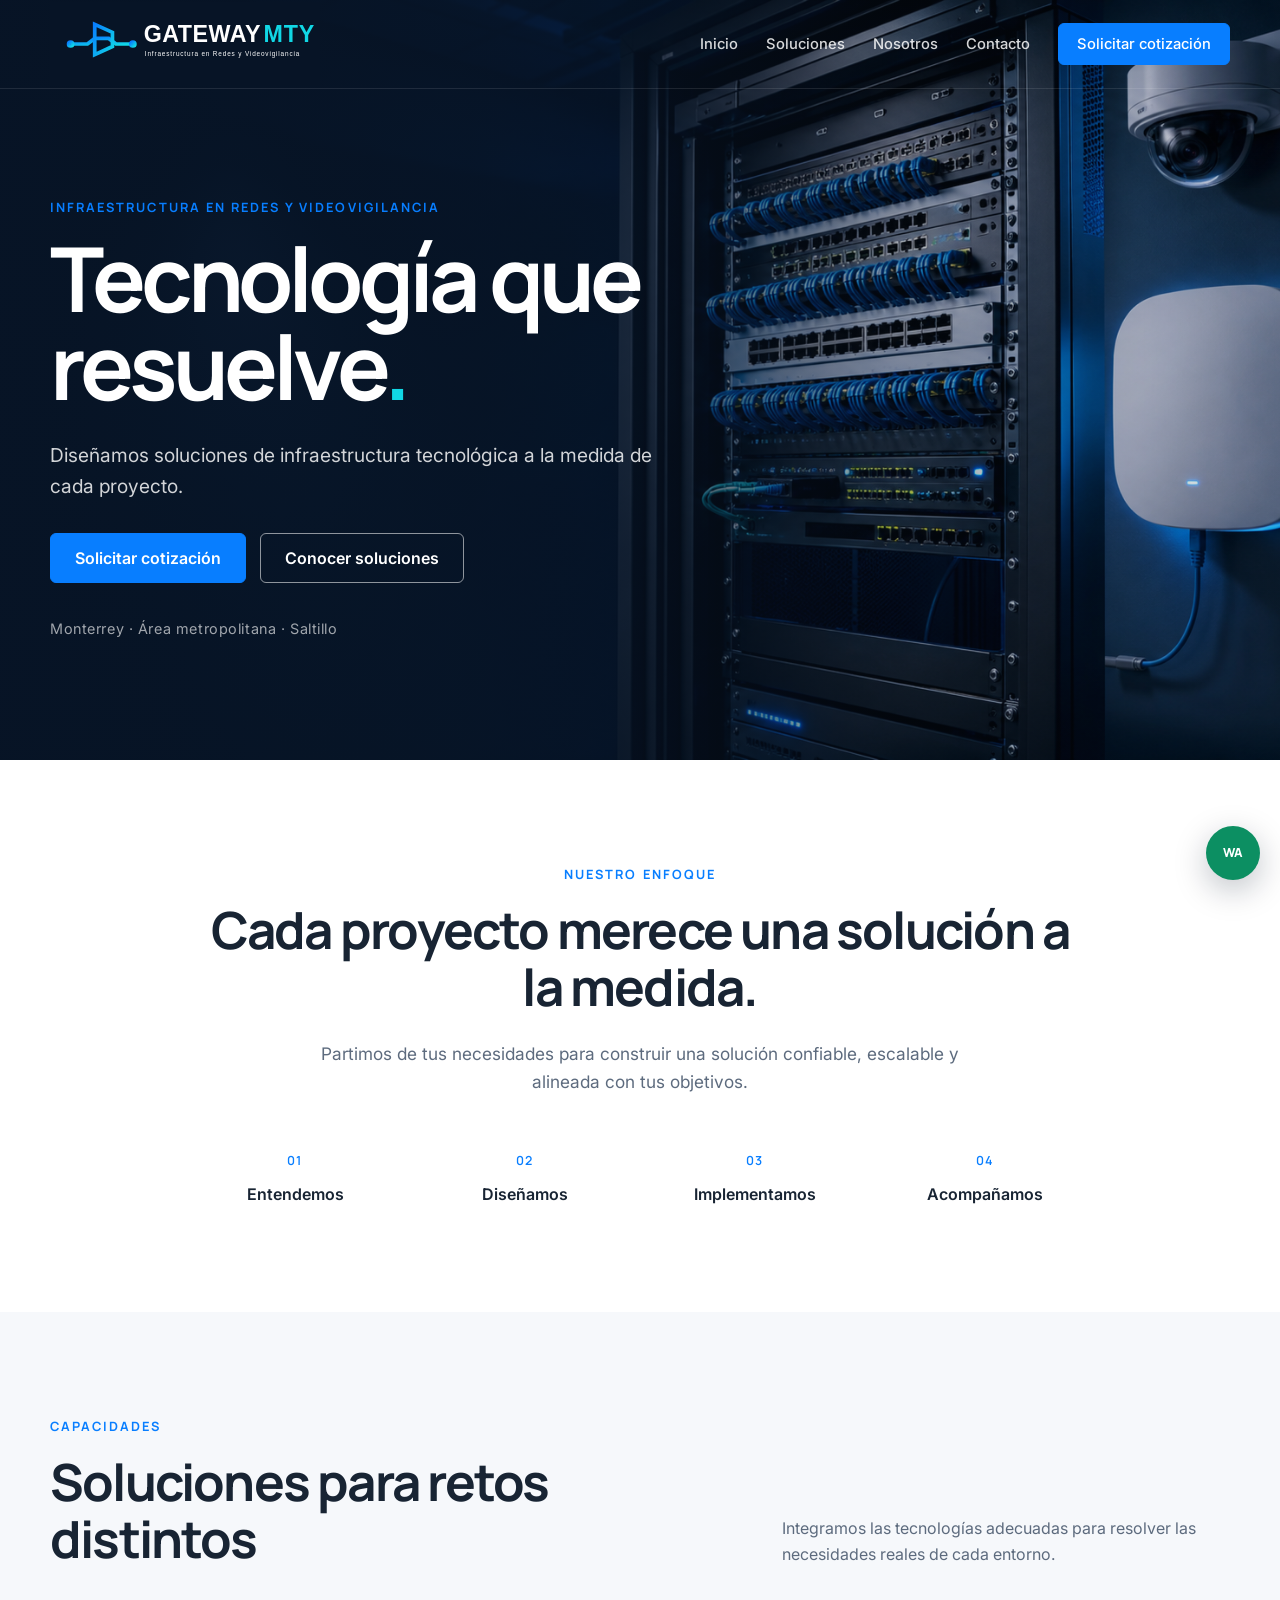
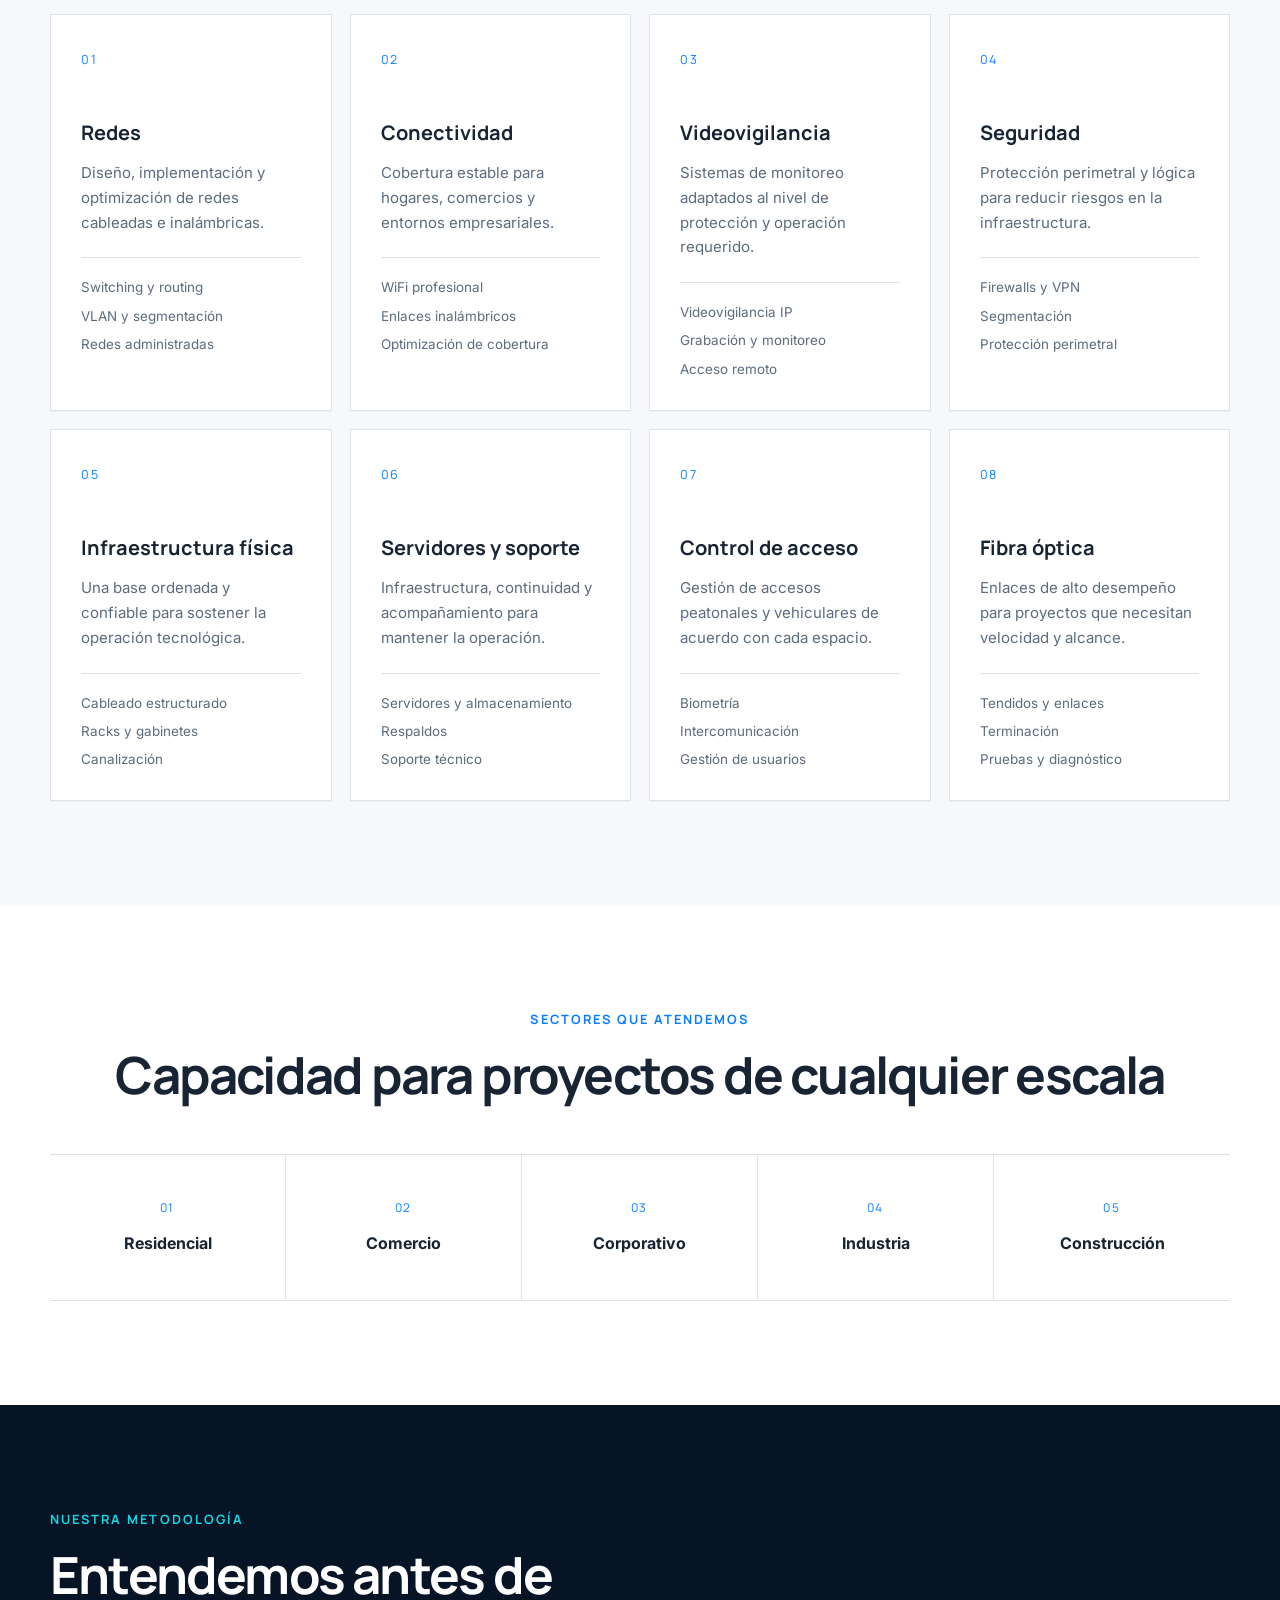
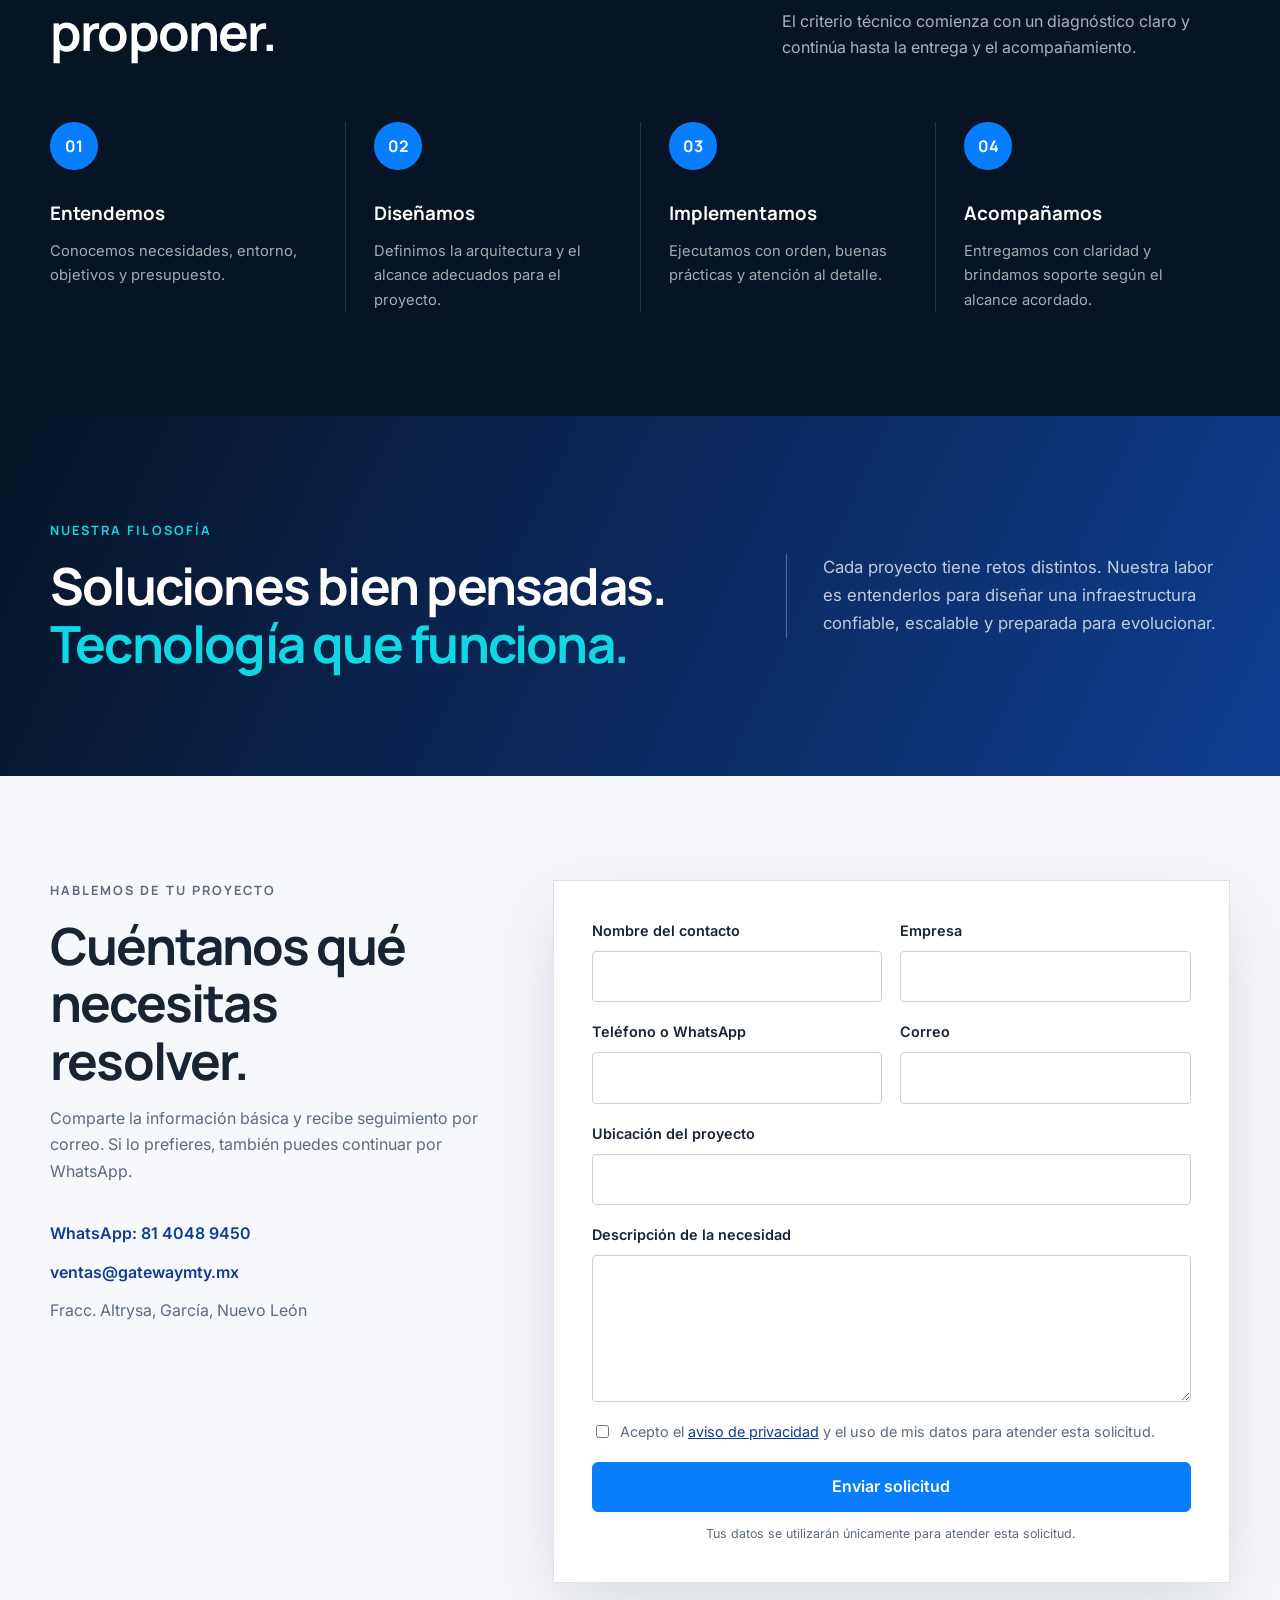
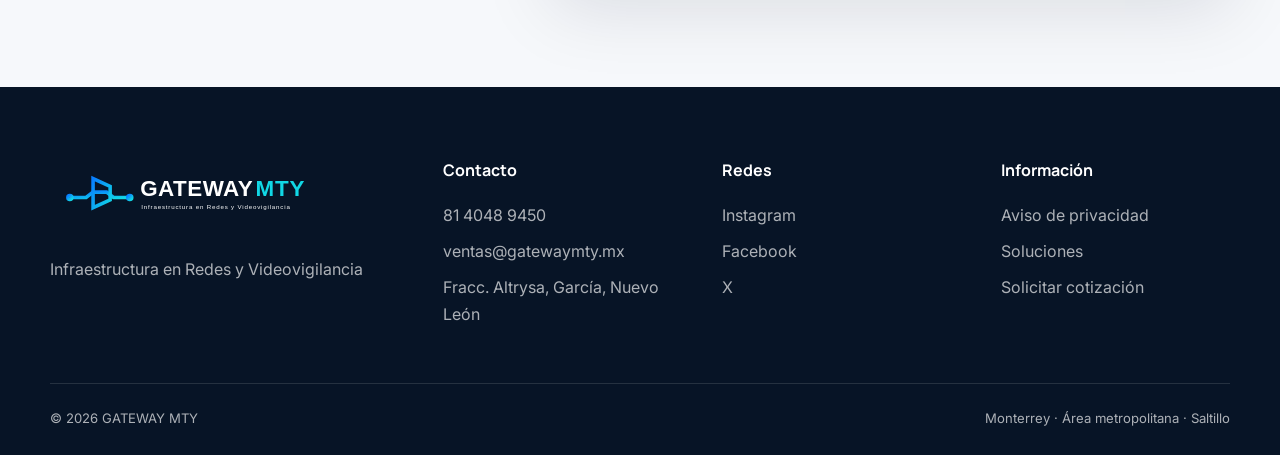
==== index.html @ 96e3e1a8 "feat: add initial GATEWAY MTY website" ====
<!doctype html>
<html lang="es-MX">
<head>
  <meta charset="utf-8">
  <meta name="viewport" content="width=device-width, initial-scale=1">
  <title>GATEWAY MTY | Infraestructura en Redes y Videovigilancia</title>
  <meta name="description" content="Soluciones de redes, conectividad, videovigilancia, seguridad e infraestructura tecnológica a la medida de cada proyecto en Monterrey, su área metropolitana y Saltillo.">
  <meta name="theme-color" content="#071426">
  <meta property="og:type" content="website">
  <meta property="og:locale" content="es_MX">
  <meta property="og:title" content="GATEWAY MTY | Tecnología que resuelve">
  <meta property="og:description" content="Infraestructura tecnológica a la medida de cada proyecto.">
  <meta property="og:url" content="https://gatewaymty.mx/">
  <meta property="og:site_name" content="GATEWAY MTY">
  <meta name="twitter:card" content="summary">
  <meta name="twitter:title" content="GATEWAY MTY | Tecnología que resuelve">
  <meta name="twitter:description" content="Infraestructura tecnológica a la medida de cada proyecto.">
  <meta name="robots" content="index,follow">
  <link rel="canonical" href="https://gatewaymty.mx/">
  <script type="application/ld+json">
  {
    "@context": "https://schema.org",
    "@type": "Organization",
    "name": "GATEWAY MTY",
    "url": "https://gatewaymty.mx/",
    "logo": "https://gatewaymty.mx/assets/gateway-mty-symbol.svg",
    "description": "Infraestructura en redes y videovigilancia con soluciones tecnológicas a la medida de cada proyecto.",
    "telephone": "+528140489450",
    "email": "ventas@gatewaymty.mx",
    "address": {
      "@type": "PostalAddress",
      "addressLocality": "García",
      "addressRegion": "Nuevo León",
      "addressCountry": "MX"
    },
    "areaServed": ["Monterrey", "Área Metropolitana de Monterrey", "Saltillo"],
    "sameAs": [
      "https://www.instagram.com/gatewaymty.mx/",
      "https://www.facebook.com/profile.php?id=61592035127258&locale=es_LA",
      "https://x.com/GatewayMty"
    ]
  }
  </script>
  <link rel="icon" href="assets/gateway-mty-symbol.svg" type="image/svg+xml">
  <link rel="preconnect" href="https://fonts.googleapis.com">
  <link rel="preconnect" href="https://fonts.gstatic.com" crossorigin>
  <link href="https://fonts.googleapis.com/css2?family=Inter:wght@400;500;600&family=Manrope:wght@500;600;700;800&display=swap" rel="stylesheet">
  <link rel="stylesheet" href="styles.css">
</head>
<body>
  <a class="skip-link" href="#contenido">Saltar al contenido</a>

  <header class="site-header" id="inicio">
    <div class="container nav-wrap">
      <a class="brand" href="#inicio" aria-label="GATEWAY MTY, inicio">
        <img src="assets/gateway-mty-dark.svg" alt="GATEWAY MTY">
      </a>
      <button class="menu-toggle" type="button" aria-expanded="false" aria-controls="main-nav">
        <span></span><span></span><span></span>
        <span class="sr-only">Abrir menú</span>
      </button>
      <nav class="main-nav" id="main-nav" aria-label="Navegación principal">
        <a href="#inicio">Inicio</a>
        <a href="#soluciones">Soluciones</a>
        <a href="#nosotros">Nosotros</a>
        <a href="#contacto">Contacto</a>
        <a class="button button-small" href="#cotizacion">Solicitar cotización</a>
      </nav>
    </div>
  </header>

  <main id="contenido">
    <section class="hero">
      <img class="hero-image" src="assets/hero-infraestructura.png" alt="" aria-hidden="true">
      <div class="hero-overlay"></div>
      <div class="container hero-content">
        <p class="eyebrow">Infraestructura en Redes y Videovigilancia</p>
        <h1>Tecnología que resuelve<span>.</span></h1>
        <p class="hero-lead">Diseñamos soluciones de infraestructura tecnológica a la medida de cada proyecto.</p>
        <div class="hero-actions">
          <a class="button" href="#cotizacion">Solicitar cotización</a>
          <a class="button button-outline" href="#soluciones">Conocer soluciones</a>
        </div>
        <p class="coverage">Monterrey · Área metropolitana · Saltillo</p>
      </div>
    </section>

    <section class="section value-section" aria-labelledby="valor-title">
      <div class="container narrow center">
        <p class="section-kicker">Nuestro enfoque</p>
        <h2 id="valor-title">Cada proyecto merece una solución a la medida.</h2>
        <p class="section-intro">Partimos de tus necesidades para construir una solución confiable, escalable y alineada con tus objetivos.</p>
        <ol class="compact-process" aria-label="Proceso de trabajo resumido">
          <li><span>01</span>Entendemos</li>
          <li><span>02</span>Diseñamos</li>
          <li><span>03</span>Implementamos</li>
          <li><span>04</span>Acompañamos</li>
        </ol>
      </div>
    </section>

    <section class="section solutions-section" id="soluciones" aria-labelledby="soluciones-title">
      <div class="container">
        <div class="section-heading">
          <div>
            <p class="section-kicker">Capacidades</p>
            <h2 id="soluciones-title">Soluciones para retos distintos</h2>
          </div>
          <p>Integramos las tecnologías adecuadas para resolver las necesidades reales de cada entorno.</p>
        </div>
        <div class="solutions-grid">
          <article class="solution-card">
            <span class="card-number">01</span>
            <h3>Redes</h3>
            <p>Diseño, implementación y optimización de redes cableadas e inalámbricas.</p>
            <ul><li>Switching y routing</li><li>VLAN y segmentación</li><li>Redes administradas</li></ul>
          </article>
          <article class="solution-card">
            <span class="card-number">02</span>
            <h3>Conectividad</h3>
            <p>Cobertura estable para hogares, comercios y entornos empresariales.</p>
            <ul><li>WiFi profesional</li><li>Enlaces inalámbricos</li><li>Optimización de cobertura</li></ul>
          </article>
          <article class="solution-card">
            <span class="card-number">03</span>
            <h3>Videovigilancia</h3>
            <p>Sistemas de monitoreo adaptados al nivel de protección y operación requerido.</p>
            <ul><li>Videovigilancia IP</li><li>Grabación y monitoreo</li><li>Acceso remoto</li></ul>
          </article>
          <article class="solution-card">
            <span class="card-number">04</span>
            <h3>Seguridad</h3>
            <p>Protección perimetral y lógica para reducir riesgos en la infraestructura.</p>
            <ul><li>Firewalls y VPN</li><li>Segmentación</li><li>Protección perimetral</li></ul>
          </article>
          <article class="solution-card">
            <span class="card-number">05</span>
            <h3>Infraestructura física</h3>
            <p>Una base ordenada y confiable para sostener la operación tecnológica.</p>
            <ul><li>Cableado estructurado</li><li>Racks y gabinetes</li><li>Canalización</li></ul>
          </article>
          <article class="solution-card">
            <span class="card-number">06</span>
            <h3>Servidores y soporte</h3>
            <p>Infraestructura, continuidad y acompañamiento para mantener la operación.</p>
            <ul><li>Servidores y almacenamiento</li><li>Respaldos</li><li>Soporte técnico</li></ul>
          </article>
          <article class="solution-card">
            <span class="card-number">07</span>
            <h3>Control de acceso</h3>
            <p>Gestión de accesos peatonales y vehiculares de acuerdo con cada espacio.</p>
            <ul><li>Biometría</li><li>Intercomunicación</li><li>Gestión de usuarios</li></ul>
          </article>
          <article class="solution-card">
            <span class="card-number">08</span>
            <h3>Fibra óptica</h3>
            <p>Enlaces de alto desempeño para proyectos que necesitan velocidad y alcance.</p>
            <ul><li>Tendidos y enlaces</li><li>Terminación</li><li>Pruebas y diagnóstico</li></ul>
          </article>
        </div>
      </div>
    </section>

    <section class="section sectors-section" aria-labelledby="sectores-title">
      <div class="container">
        <p class="section-kicker center">Sectores que atendemos</p>
        <h2 class="center" id="sectores-title">Capacidad para proyectos de cualquier escala</h2>
        <div class="sectors-grid">
          <div><span>01</span><strong>Residencial</strong></div>
          <div><span>02</span><strong>Comercio</strong></div>
          <div><span>03</span><strong>Corporativo</strong></div>
          <div><span>04</span><strong>Industria</strong></div>
          <div><span>05</span><strong>Construcción</strong></div>
        </div>
      </div>
    </section>

    <section class="section methodology-section" aria-labelledby="metodologia-title">
      <div class="container">
        <div class="methodology-heading">
          <div>
            <p class="section-kicker light">Nuestra metodología</p>
            <h2 id="metodologia-title">Entendemos antes de proponer.</h2>
          </div>
          <p>El criterio técnico comienza con un diagnóstico claro y continúa hasta la entrega y el acompañamiento.</p>
        </div>
        <ol class="methodology">
          <li><span>01</span><div><h3>Entendemos</h3><p>Conocemos necesidades, entorno, objetivos y presupuesto.</p></div></li>
          <li><span>02</span><div><h3>Diseñamos</h3><p>Definimos la arquitectura y el alcance adecuados para el proyecto.</p></div></li>
          <li><span>03</span><div><h3>Implementamos</h3><p>Ejecutamos con orden, buenas prácticas y atención al detalle.</p></div></li>
          <li><span>04</span><div><h3>Acompañamos</h3><p>Entregamos con claridad y brindamos soporte según el alcance acordado.</p></div></li>
        </ol>
      </div>
    </section>

    <section class="section philosophy-section" id="nosotros">
      <div class="container philosophy-grid">
        <div>
          <p class="section-kicker light">Nuestra filosofía</p>
          <h2>Soluciones bien pensadas.<br><span>Tecnología que funciona.</span></h2>
        </div>
        <p>Cada proyecto tiene retos distintos. Nuestra labor es entenderlos para diseñar una infraestructura confiable, escalable y preparada para evolucionar.</p>
      </div>
    </section>

    <section class="section quote-section" id="cotizacion" aria-labelledby="cotizacion-title">
      <div class="container quote-layout">
        <div class="quote-copy">
          <p class="section-kicker">Hablemos de tu proyecto</p>
          <h2 id="cotizacion-title">Cuéntanos qué necesitas resolver.</h2>
          <p>Comparte la información básica y recibe seguimiento por correo. Si lo prefieres, también puedes continuar por WhatsApp.</p>
          <div class="contact-list">
            <a href="https://wa.me/528140489450" target="_blank" rel="noopener">WhatsApp: 81 4048 9450</a>
            <a href="mailto:ventas@gatewaymty.mx">ventas@gatewaymty.mx</a>
            <span>Fracc. Altrysa, García, Nuevo León</span>
          </div>
        </div>
        <form class="quote-form" id="quote-form" data-formspree-endpoint="https://formspree.io/f/mvzevgqp">
          <div class="field-row">
            <label>Nombre del contacto
              <input type="text" name="nombre" autocomplete="name" required>
            </label>
            <label>Empresa
              <input type="text" name="empresa" autocomplete="organization">
            </label>
          </div>
          <div class="field-row">
            <label>Teléfono o WhatsApp
              <input type="tel" name="telefono" autocomplete="tel" required>
            </label>
            <label>Correo
              <input type="email" name="correo" autocomplete="email" required>
            </label>
          </div>
          <label>Ubicación del proyecto
            <input type="text" name="ubicacion" autocomplete="street-address" required>
          </label>
          <label>Descripción de la necesidad
            <textarea name="descripcion" rows="5" required></textarea>
          </label>
          <label class="privacy-check">
            <input type="checkbox" name="privacidad" required>
            <span>Acepto el <a href="privacidad.html">aviso de privacidad</a> y el uso de mis datos para atender esta solicitud.</span>
          </label>
          <button class="button button-full" type="submit">Enviar solicitud</button>
          <p class="form-note" id="form-note">Tus datos se utilizarán únicamente para atender esta solicitud.</p>
          <div class="form-result" id="form-result" hidden aria-live="polite">
            <strong id="form-result-title">Tu solicitud está lista.</strong>
            <p id="form-result-copy">Elige cómo deseas enviarla:</p>
            <div class="result-actions">
              <a class="button" id="email-result" href="#">Enviar por correo</a>
              <a class="button button-whatsapp" id="whatsapp-result" href="#" target="_blank" rel="noopener">Enviar por WhatsApp</a>
            </div>
          </div>
        </form>
      </div>
    </section>
  </main>

  <footer class="site-footer" id="contacto">
    <div class="container footer-grid">
      <div>
        <img src="assets/gateway-mty-dark.svg" alt="GATEWAY MTY">
        <p>Infraestructura en Redes y Videovigilancia</p>
      </div>
      <div>
        <strong>Contacto</strong>
        <a href="tel:+528140489450">81 4048 9450</a>
        <a href="mailto:ventas@gatewaymty.mx">ventas@gatewaymty.mx</a>
        <span>Fracc. Altrysa, García, Nuevo León</span>
      </div>
      <div>
        <strong>Redes</strong>
        <a href="https://www.instagram.com/gatewaymty.mx/" target="_blank" rel="noopener">Instagram</a>
        <a href="https://www.facebook.com/profile.php?id=61592035127258&amp;locale=es_LA" target="_blank" rel="noopener">Facebook</a>
        <a href="https://x.com/GatewayMty" target="_blank" rel="noopener">X</a>
      </div>
      <div>
        <strong>Información</strong>
        <a href="privacidad.html">Aviso de privacidad</a>
        <a href="#soluciones">Soluciones</a>
        <a href="#cotizacion">Solicitar cotización</a>
      </div>
    </div>
    <div class="container footer-bottom">
      <span>© <span id="year"></span> GATEWAY MTY</span>
      <span>Monterrey · Área metropolitana · Saltillo</span>
    </div>
  </footer>

  <a class="floating-whatsapp" href="https://wa.me/528140489450?text=Hola%20GATEWAY%20MTY%2C%20quiero%20informaci%C3%B3n%20sobre%20un%20proyecto." target="_blank" rel="noopener" aria-label="Contactar a GATEWAY MTY por WhatsApp">WA</a>

  <script src="script.js"></script>
</body>
</html>
---- styles.css ----
:root {
  --navy: #071426;
  --navy-2: #0a1c35;
  --blue: #0f3d91;
  --electric: #087eff;
  --cyan: #11d7e5;
  --white: #fff;
  --paper: #f6f8fb;
  --graphite: #182433;
  --muted: #5d6b7e;
  --line: #dce3eb;
  --shadow: 0 24px 70px rgba(7, 20, 38, .12);
  --display: "Manrope", "Inter", Arial, sans-serif;
  --body: "Inter", Arial, sans-serif;
}

* { box-sizing: border-box; }
html { scroll-behavior: smooth; }
body {
  margin: 0;
  font-family: var(--body);
  color: var(--graphite);
  background: var(--white);
  line-height: 1.65;
  text-rendering: optimizeLegibility;
}
img { max-width: 100%; display: block; }
a { color: inherit; }
button, input, textarea { font: inherit; }
.container { width: min(1180px, calc(100% - 40px)); margin-inline: auto; }
.narrow { max-width: 900px; }
.center { text-align: center; }
.sr-only {
  position: absolute;
  width: 1px;
  height: 1px;
  padding: 0;
  margin: -1px;
  overflow: hidden;
  clip: rect(0, 0, 0, 0);
  white-space: nowrap;
  border: 0;
}
.skip-link {
  position: fixed;
  z-index: 1000;
  top: 12px;
  left: 12px;
  padding: 10px 16px;
  background: var(--white);
  color: var(--navy);
  transform: translateY(-140%);
}
.skip-link:focus { transform: none; }

.site-header {
  position: absolute;
  z-index: 30;
  top: 0;
  left: 0;
  right: 0;
  border-bottom: 1px solid rgba(255, 255, 255, .1);
}
.nav-wrap { min-height: 88px; display: flex; align-items: center; justify-content: space-between; gap: 30px; }
.brand { width: 270px; }
.main-nav { display: flex; align-items: center; gap: 28px; }
.main-nav a {
  color: rgba(255, 255, 255, .84);
  text-decoration: none;
  font-size: .92rem;
  font-weight: 500;
}
.main-nav a:hover, .main-nav a:focus-visible { color: var(--cyan); }
.menu-toggle { display: none; }

.button {
  display: inline-flex;
  min-height: 50px;
  align-items: center;
  justify-content: center;
  padding: 0 24px;
  border: 1px solid var(--electric);
  border-radius: 6px;
  background: var(--electric);
  color: var(--white) !important;
  font-weight: 600;
  text-decoration: none;
  cursor: pointer;
  transition: transform .2s ease, background .2s ease, border-color .2s ease;
}
.button:hover { transform: translateY(-2px); background: #006de5; border-color: #006de5; }
.button-small { min-height: 42px; padding-inline: 18px; }
.button-outline { background: transparent; border-color: rgba(255, 255, 255, .55); }
.button-outline:hover { background: rgba(255, 255, 255, .08); border-color: var(--cyan); }
.button-full { width: 100%; }
.button:disabled { cursor: wait; opacity: .72; transform: none; }
.button-whatsapp { background: #0c8f62; border-color: #0c8f62; }

.hero {
  position: relative;
  min-height: 760px;
  display: grid;
  align-items: center;
  overflow: hidden;
  background: var(--navy);
}
.hero-image { position: absolute; inset: 0; width: 100%; height: 100%; object-fit: cover; object-position: center; }
.hero-overlay {
  position: absolute;
  inset: 0;
  background: linear-gradient(90deg, rgba(7,20,38,.98) 0%, rgba(7,20,38,.91) 37%, rgba(7,20,38,.32) 70%, rgba(7,20,38,.1) 100%);
}
.hero-content { position: relative; z-index: 2; color: var(--white); padding-top: 92px; }
.eyebrow, .section-kicker {
  margin: 0 0 16px;
  color: var(--electric);
  font-family: var(--display);
  font-size: .8rem;
  font-weight: 700;
  letter-spacing: .16em;
  text-transform: uppercase;
}
.hero h1 {
  max-width: 690px;
  margin: 0;
  font-family: var(--display);
  font-size: clamp(3.5rem, 7vw, 6.6rem);
  line-height: .98;
  letter-spacing: -.055em;
}
.hero h1 span { color: var(--cyan); }
.hero-lead { max-width: 620px; margin: 30px 0; font-size: 1.2rem; color: rgba(255,255,255,.82); }
.hero-actions { display: flex; flex-wrap: wrap; gap: 14px; }
.coverage { margin-top: 34px; color: rgba(255,255,255,.62); font-size: .9rem; letter-spacing: .04em; }

.section { padding: 104px 0; }
.section h2 {
  margin: 0;
  font-family: var(--display);
  font-size: clamp(2rem, 4vw, 3.4rem);
  line-height: 1.12;
  letter-spacing: -.035em;
}
.section-intro { max-width: 700px; margin: 24px auto 0; color: var(--muted); font-size: 1.08rem; }
.value-section { background: var(--white); }
.compact-process {
  display: grid;
  grid-template-columns: repeat(4, 1fr);
  gap: 20px;
  margin: 54px 0 0;
  padding: 0;
  list-style: none;
}
.compact-process li { display: grid; gap: 10px; font-weight: 600; }
.compact-process span { color: var(--electric); font-family: var(--display); font-size: .78rem; letter-spacing: .12em; }

.solutions-section { background: var(--paper); }
.section-heading { display: grid; grid-template-columns: 1.2fr .8fr; gap: 60px; align-items: end; margin-bottom: 46px; }
.section-heading > p { margin: 0; color: var(--muted); }
.solutions-grid { display: grid; grid-template-columns: repeat(4, 1fr); gap: 18px; }
.solution-card {
  position: relative;
  min-height: 355px;
  padding: 30px;
  background: var(--white);
  border: 1px solid var(--line);
  box-shadow: 0 1px 0 rgba(7,20,38,.03);
  transition: transform .25s ease, border-color .25s ease, box-shadow .25s ease;
}
.solution-card:hover { transform: translateY(-5px); border-color: rgba(8,126,255,.42); box-shadow: var(--shadow); }
.card-number { color: var(--electric); font-family: var(--display); font-size: .78rem; letter-spacing: .15em; }
.solution-card h3 { margin: 45px 0 12px; font-family: var(--display); font-size: 1.25rem; }
.solution-card p { margin: 0; color: var(--muted); font-size: .94rem; }
.solution-card ul { margin: 22px 0 0; padding: 18px 0 0; border-top: 1px solid var(--line); list-style: none; font-size: .84rem; color: var(--muted); }
.solution-card li + li { margin-top: 6px; }

.sectors-section { background: var(--white); }
.sectors-grid { display: grid; grid-template-columns: repeat(5, 1fr); margin-top: 50px; border-block: 1px solid var(--line); }
.sectors-grid div { min-height: 145px; display: grid; place-content: center; gap: 12px; text-align: center; border-right: 1px solid var(--line); }
.sectors-grid div:last-child { border-right: 0; }
.sectors-grid span { color: var(--electric); font-family: var(--display); font-size: .75rem; letter-spacing: .15em; }

.methodology-section { color: var(--white); background: var(--navy); }
.section-kicker.light { color: var(--cyan); }
.methodology-heading { display: grid; grid-template-columns: 1.2fr .8fr; gap: 60px; align-items: end; }
.methodology-heading > p { margin: 0; color: rgba(255,255,255,.67); }
.methodology { margin: 62px 0 0; padding: 0; list-style: none; display: grid; grid-template-columns: repeat(4, 1fr); }
.methodology li { position: relative; padding: 0 28px; border-left: 1px solid rgba(255,255,255,.15); }
.methodology li:first-child { padding-left: 0; border-left: 0; }
.methodology li > span { display: inline-grid; place-items: center; width: 48px; height: 48px; border-radius: 50%; background: var(--electric); font-family: var(--display); font-weight: 700; }
.methodology h3 { margin: 28px 0 10px; font-family: var(--display); }
.methodology p { margin: 0; color: rgba(255,255,255,.64); font-size: .92rem; }

.projects-section { background: var(--white); }
.projects-placeholder {
  min-height: 310px;
  display: grid;
  grid-template-columns: .85fr 1.15fr;
  align-items: center;
  gap: 70px;
  padding: 55px;
  border: 1px solid var(--line);
  background: linear-gradient(135deg, var(--paper), var(--white));
}
.project-line { height: 180px; border: 1px solid var(--line); background: repeating-linear-gradient(135deg, transparent, transparent 12px, rgba(8,126,255,.05) 12px, rgba(8,126,255,.05) 24px); }
.projects-placeholder strong { font-family: var(--display); font-size: 1.6rem; }
.projects-placeholder p { color: var(--muted); }

.philosophy-section { background: linear-gradient(115deg, var(--navy), var(--blue)); color: var(--white); }
.philosophy-grid { display: grid; grid-template-columns: 1.2fr .8fr; gap: 70px; align-items: center; }
.philosophy-grid h2 span { color: var(--cyan); }
.philosophy-grid > p { margin: 0; padding-left: 36px; border-left: 1px solid rgba(255,255,255,.3); color: rgba(255,255,255,.75); font-size: 1.05rem; }

.quote-section { background: var(--paper); }
.quote-layout { display: grid; grid-template-columns: .78fr 1.22fr; gap: 70px; align-items: start; }
.quote-copy { position: sticky; top: 30px; }
.quote-copy > p { color: var(--muted); }
.contact-list { display: grid; gap: 12px; margin-top: 36px; }
.contact-list a { color: var(--blue); font-weight: 600; text-decoration: none; }
.contact-list span { color: var(--muted); }
.quote-form { padding: 38px; background: var(--white); border: 1px solid var(--line); box-shadow: var(--shadow); }
.field-row { display: grid; grid-template-columns: 1fr 1fr; gap: 18px; }
.quote-form label { display: grid; gap: 8px; margin-bottom: 18px; color: var(--graphite); font-size: .9rem; font-weight: 600; }
.quote-form input, .quote-form textarea {
  width: 100%;
  border: 1px solid #c8d1dc;
  border-radius: 4px;
  padding: 13px 14px;
  color: var(--graphite);
  background: var(--white);
  outline: none;
}
.quote-form input:focus, .quote-form textarea:focus { border-color: var(--electric); box-shadow: 0 0 0 3px rgba(8,126,255,.12); }
.privacy-check { grid-template-columns: auto 1fr; align-items: start; font-weight: 400 !important; color: var(--muted) !important; }
.privacy-check input { width: auto; margin-top: 5px; }
.privacy-check a { color: var(--blue); }
.form-note { margin: 12px 0 0; color: var(--muted); font-size: .78rem; text-align: center; }
.form-result { margin-top: 24px; padding: 24px; border-left: 4px solid var(--cyan); background: var(--paper); }
.form-result > p { margin: 6px 0 18px; }
.result-actions { display: flex; flex-wrap: wrap; gap: 12px; }

.site-footer { padding: 70px 0 25px; background: var(--navy); color: rgba(255,255,255,.67); }
.footer-grid { display: grid; grid-template-columns: 1.5fr repeat(3, 1fr); gap: 50px; }
.footer-grid > div { display: grid; align-content: start; gap: 10px; }
.footer-grid img { width: 260px; margin-bottom: 8px; }
.footer-grid strong { color: var(--white); font-family: var(--display); margin-bottom: 8px; }
.footer-grid a { text-decoration: none; }
.footer-grid a:hover { color: var(--cyan); }
.footer-grid p { margin: 0; }
.footer-bottom { display: flex; justify-content: space-between; gap: 30px; margin-top: 56px; padding-top: 24px; border-top: 1px solid rgba(255,255,255,.12); font-size: .82rem; }

.floating-whatsapp {
  position: fixed;
  z-index: 20;
  right: 20px;
  bottom: 20px;
  width: 54px;
  height: 54px;
  display: grid;
  place-items: center;
  border-radius: 50%;
  background: #0c8f62;
  color: var(--white);
  box-shadow: 0 10px 32px rgba(7,20,38,.25);
  font-family: var(--display);
  font-size: .78rem;
  font-weight: 800;
  text-decoration: none;
}

@media (max-width: 1000px) {
  .brand { width: 230px; }
  .main-nav { gap: 18px; }
  .solutions-grid { grid-template-columns: repeat(2, 1fr); }
  .methodology { grid-template-columns: repeat(2, 1fr); gap: 38px 0; }
  .methodology li:nth-child(3) { padding-left: 0; border-left: 0; }
  .quote-layout { grid-template-columns: 1fr; }
  .quote-copy { position: static; }
  .footer-grid { grid-template-columns: 1.4fr repeat(2, 1fr); }
}

@media (max-width: 820px) {
  .site-header { position: absolute; }
  .nav-wrap { min-height: 76px; }
  .brand { width: 215px; }
  .menu-toggle {
    display: grid;
    gap: 5px;
    width: 44px;
    height: 44px;
    place-content: center;
    border: 0;
    background: transparent;
    cursor: pointer;
  }
  .menu-toggle span:not(.sr-only) { display: block; width: 24px; height: 2px; background: var(--white); }
  .main-nav {
    position: absolute;
    display: none;
    top: 76px;
    left: 20px;
    right: 20px;
    padding: 20px;
    align-items: stretch;
    background: var(--navy-2);
    border: 1px solid rgba(255,255,255,.12);
    box-shadow: var(--shadow);
  }
  .main-nav.is-open { display: grid; }
  .main-nav a { padding: 8px 4px; }
  .main-nav .button { margin-top: 8px; }
  .hero { min-height: 700px; }
  .hero-overlay { background: linear-gradient(90deg, rgba(7,20,38,.98), rgba(7,20,38,.76)); }
  .hero-image { object-position: 66% center; opacity: .75; }
  .hero-content { padding-top: 90px; }
  .section { padding: 78px 0; }
  .section-heading, .methodology-heading, .philosophy-grid { grid-template-columns: 1fr; gap: 24px; }
  .philosophy-grid > p { padding: 24px 0 0; border-left: 0; border-top: 1px solid rgba(255,255,255,.3); }
  .sectors-grid { grid-template-columns: repeat(3, 1fr); }
  .sectors-grid div { border-bottom: 1px solid var(--line); }
  .sectors-grid div:nth-child(3) { border-right: 0; }
  .projects-placeholder { grid-template-columns: 1fr; gap: 30px; }
}

@media (max-width: 620px) {
  .container { width: min(100% - 28px, 1180px); }
  .brand { width: 190px; }
  .hero { min-height: 680px; }
  .hero-content { align-self: end; padding-bottom: 70px; }
  .hero h1 { font-size: clamp(3.1rem, 16vw, 4.8rem); }
  .hero-lead { font-size: 1rem; }
  .hero-actions { display: grid; }
  .compact-process { grid-template-columns: repeat(2, 1fr); gap: 28px 18px; }
  .solutions-grid { grid-template-columns: 1fr; }
  .solution-card { min-height: auto; }
  .solution-card h3 { margin-top: 28px; }
  .sectors-grid { grid-template-columns: repeat(2, 1fr); }
  .sectors-grid div:nth-child(3) { border-right: 1px solid var(--line); }
  .sectors-grid div:nth-child(even), .sectors-grid div:last-child { border-right: 0; }
  .methodology { grid-template-columns: 1fr; gap: 0; }
  .methodology li, .methodology li:nth-child(3) { display: grid; grid-template-columns: auto 1fr; gap: 18px; padding: 0 0 32px; border-left: 0; }
  .methodology h3 { margin: 0 0 6px; }
  .projects-placeholder { padding: 26px; }
  .field-row { grid-template-columns: 1fr; gap: 0; }
  .quote-form { padding: 24px; }
  .result-actions { display: grid; }
  .footer-grid { grid-template-columns: 1fr 1fr; }
  .footer-grid > div:first-child { grid-column: 1 / -1; }
  .footer-bottom { display: grid; }
}

@media (prefers-reduced-motion: reduce) {
  html { scroll-behavior: auto; }
  *, *::before, *::after { transition-duration: .01ms !important; }
}
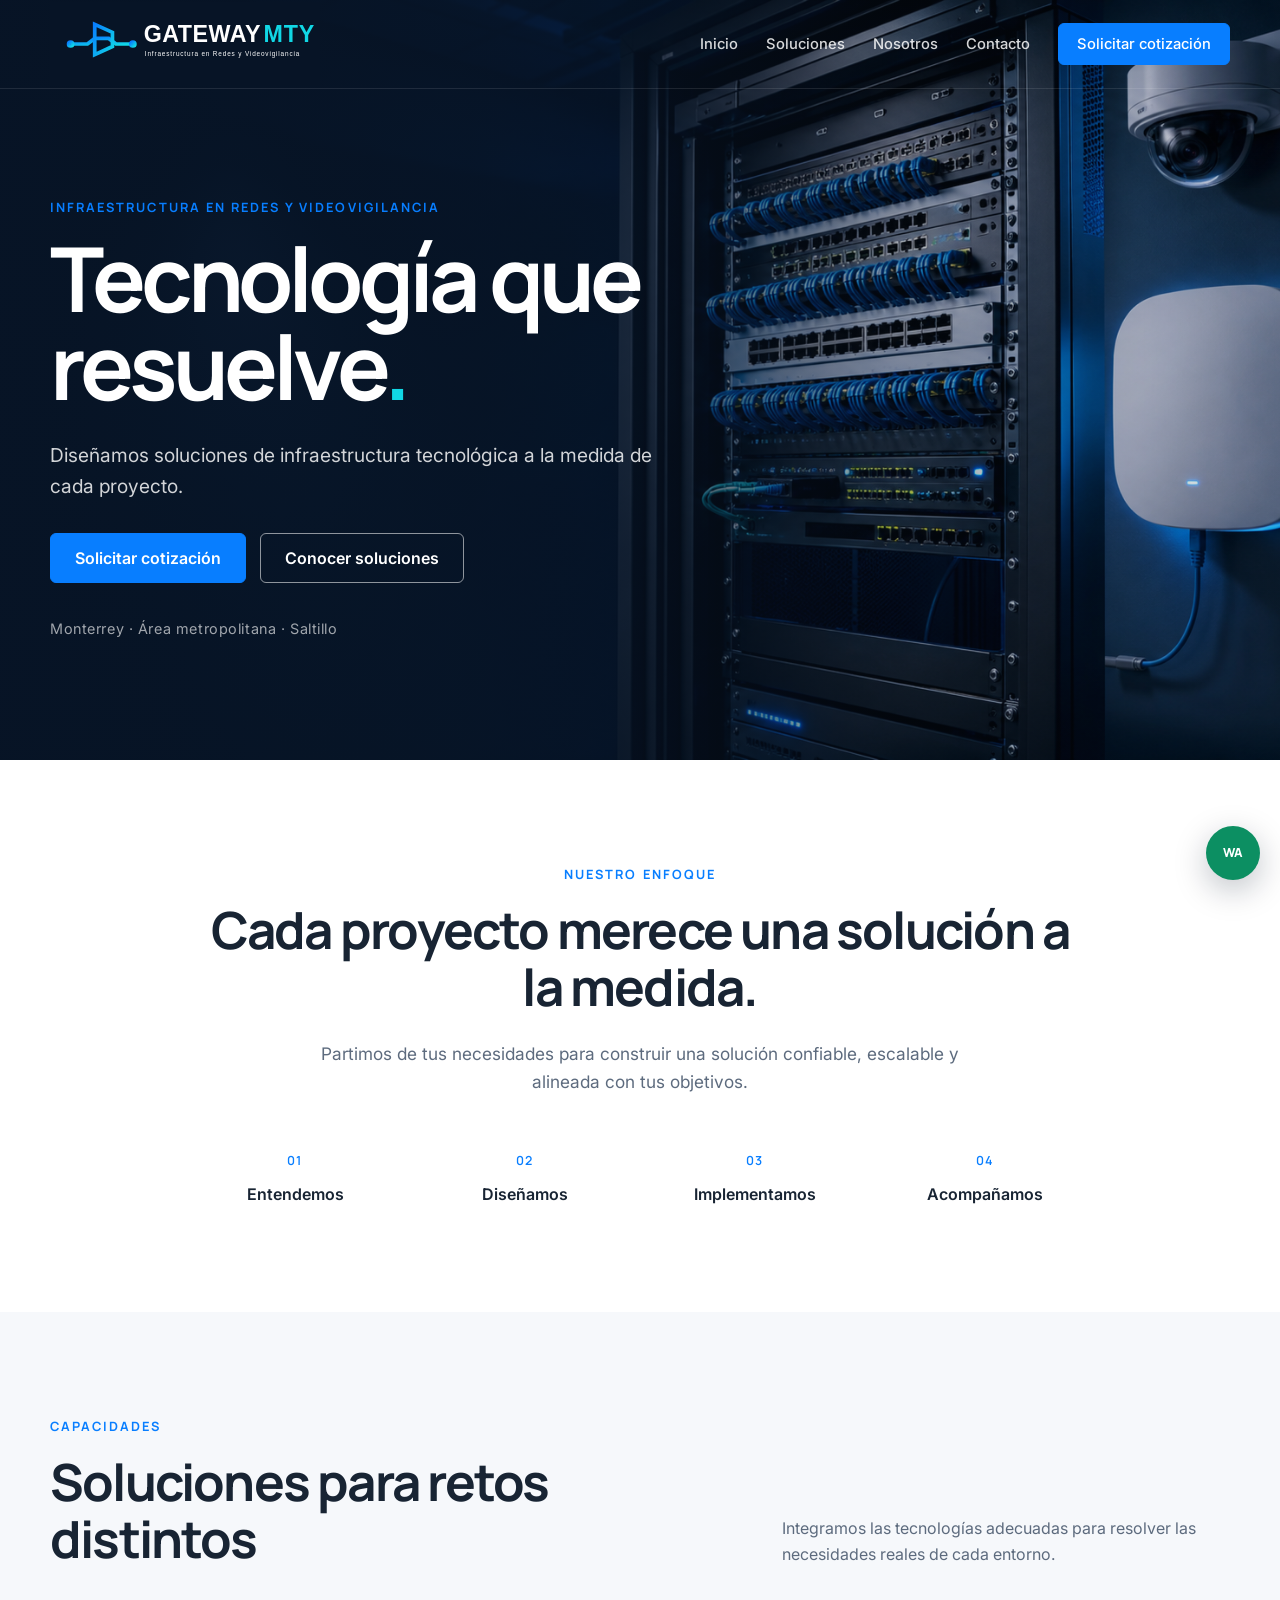
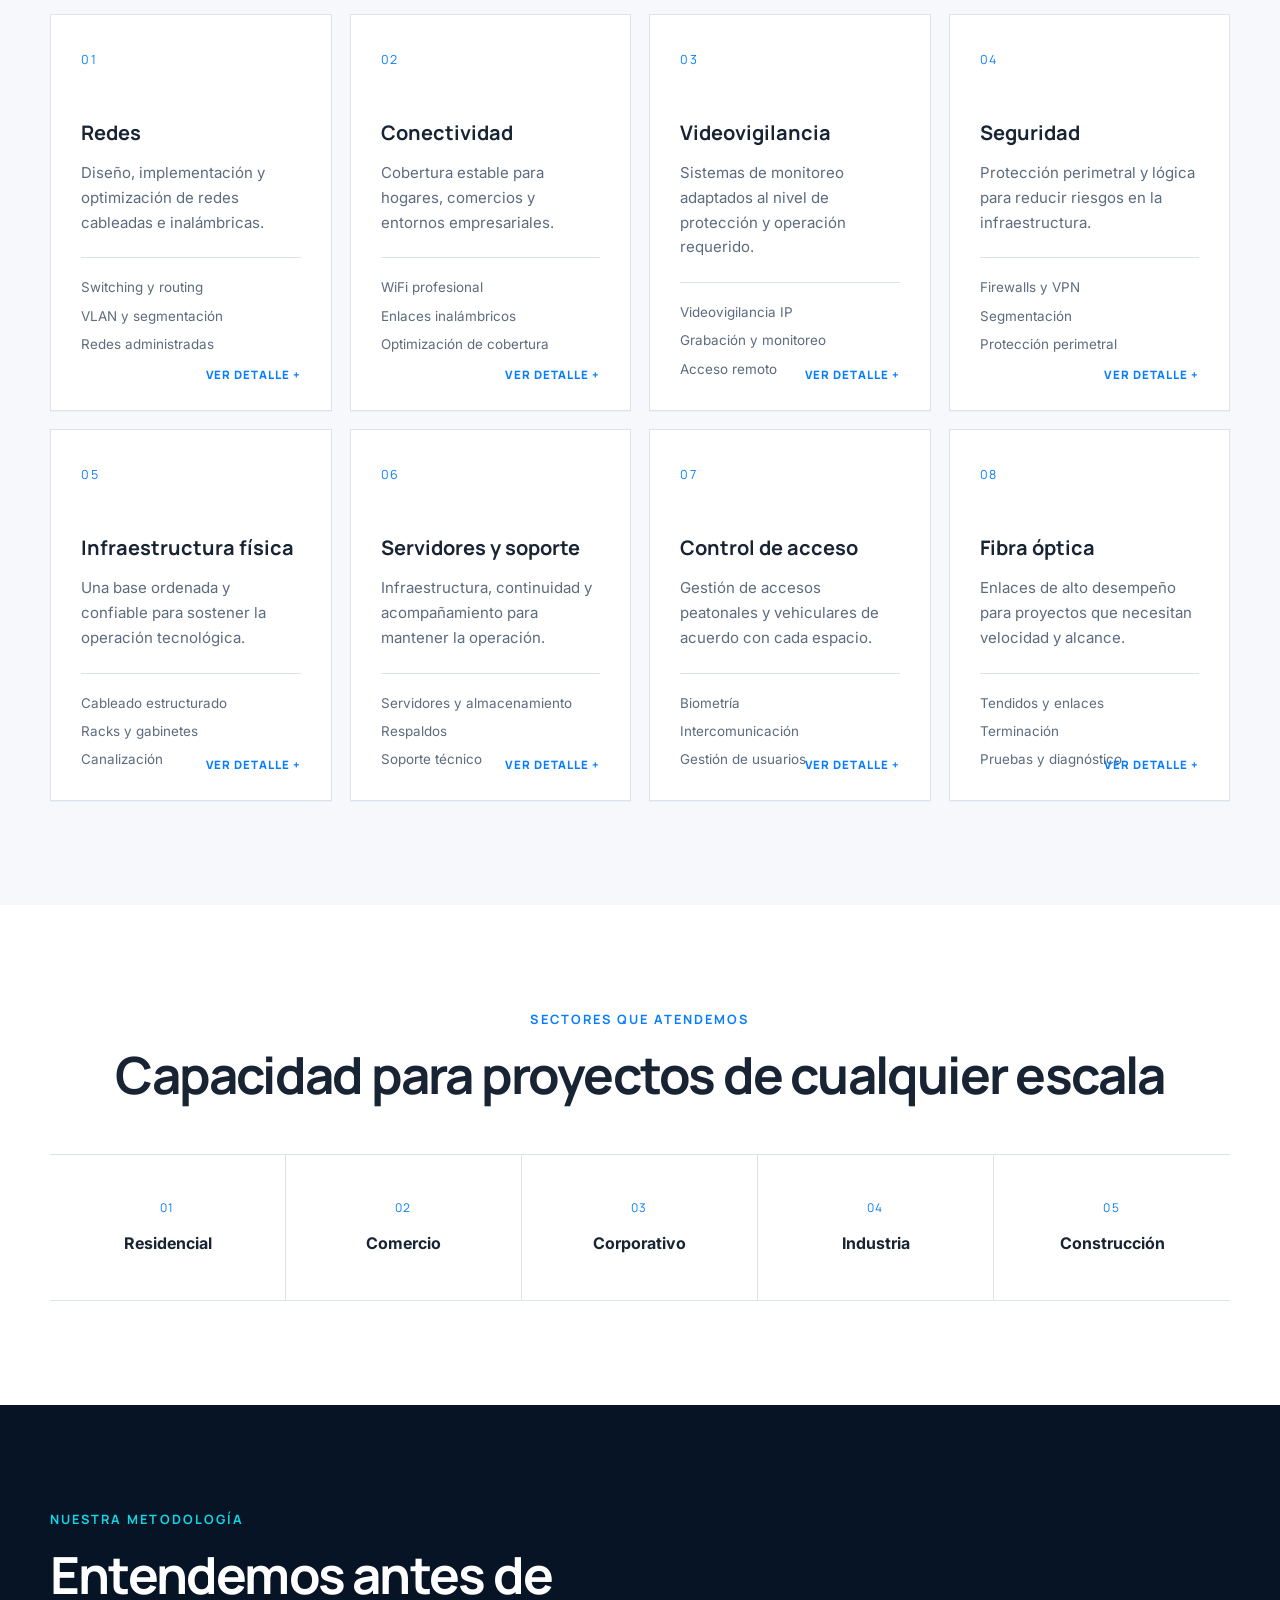
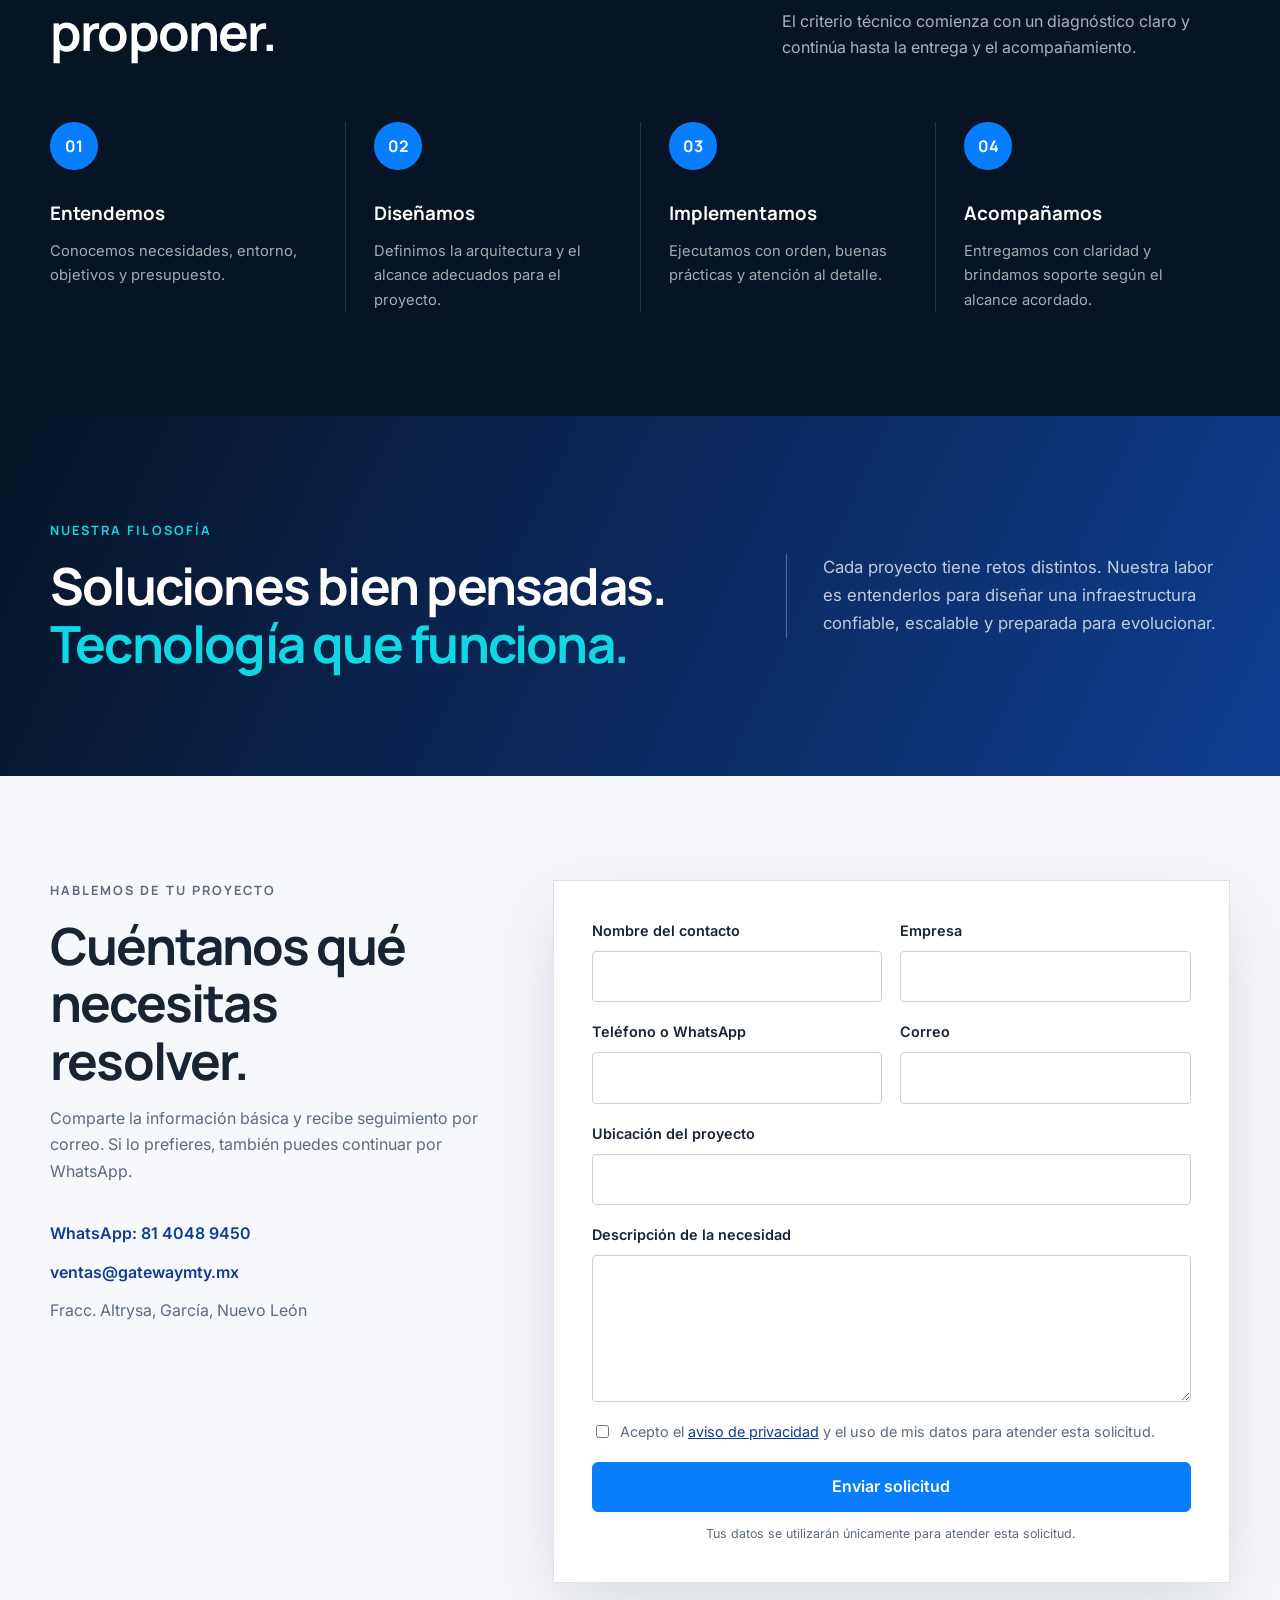
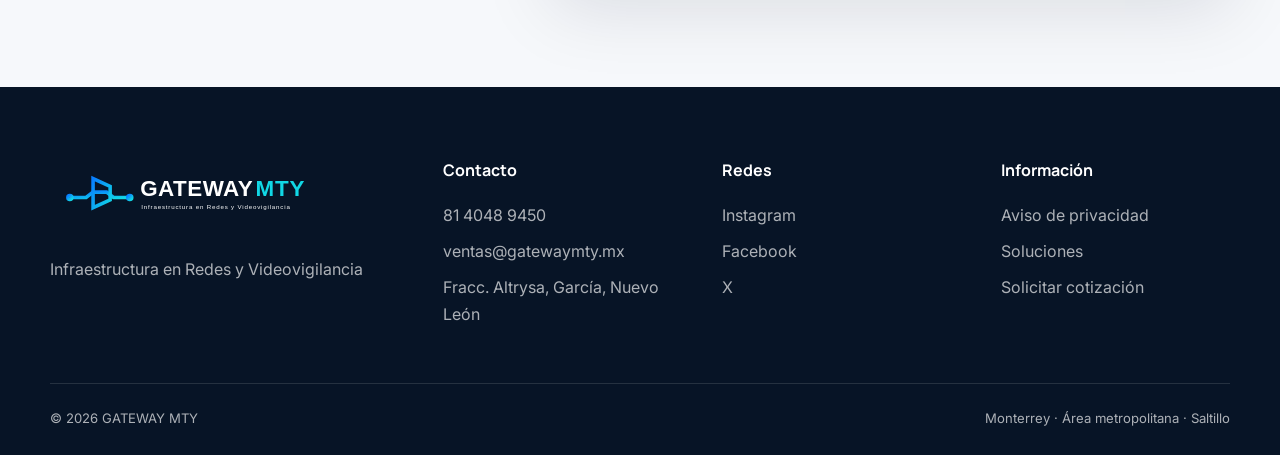
==== commit 269efcca: "Add illustrative service imagery and interactive details" ====
--- a/index.html
+++ b/index.html
@@ -109,49 +109,49 @@
           <p>Integramos las tecnologías adecuadas para resolver las necesidades reales de cada entorno.</p>
         </div>
         <div class="solutions-grid">
-          <article class="solution-card">
+          <article class="solution-card" data-image="assets/services/redes.webp">
             <span class="card-number">01</span>
             <h3>Redes</h3>
             <p>Diseño, implementación y optimización de redes cableadas e inalámbricas.</p>
             <ul><li>Switching y routing</li><li>VLAN y segmentación</li><li>Redes administradas</li></ul>
           </article>
-          <article class="solution-card">
+          <article class="solution-card" data-image="assets/services/conectividad.webp">
             <span class="card-number">02</span>
             <h3>Conectividad</h3>
             <p>Cobertura estable para hogares, comercios y entornos empresariales.</p>
             <ul><li>WiFi profesional</li><li>Enlaces inalámbricos</li><li>Optimización de cobertura</li></ul>
           </article>
-          <article class="solution-card">
+          <article class="solution-card" data-image="assets/services/videovigilancia.webp">
             <span class="card-number">03</span>
             <h3>Videovigilancia</h3>
             <p>Sistemas de monitoreo adaptados al nivel de protección y operación requerido.</p>
             <ul><li>Videovigilancia IP</li><li>Grabación y monitoreo</li><li>Acceso remoto</li></ul>
           </article>
-          <article class="solution-card">
+          <article class="solution-card" data-image="assets/services/seguridad.webp">
             <span class="card-number">04</span>
             <h3>Seguridad</h3>
             <p>Protección perimetral y lógica para reducir riesgos en la infraestructura.</p>
             <ul><li>Firewalls y VPN</li><li>Segmentación</li><li>Protección perimetral</li></ul>
           </article>
-          <article class="solution-card">
+          <article class="solution-card" data-image="assets/services/infraestructura-fisica.webp">
             <span class="card-number">05</span>
             <h3>Infraestructura física</h3>
             <p>Una base ordenada y confiable para sostener la operación tecnológica.</p>
             <ul><li>Cableado estructurado</li><li>Racks y gabinetes</li><li>Canalización</li></ul>
           </article>
-          <article class="solution-card">
+          <article class="solution-card" data-image="assets/services/servidores-soporte.webp">
             <span class="card-number">06</span>
             <h3>Servidores y soporte</h3>
             <p>Infraestructura, continuidad y acompañamiento para mantener la operación.</p>
             <ul><li>Servidores y almacenamiento</li><li>Respaldos</li><li>Soporte técnico</li></ul>
           </article>
-          <article class="solution-card">
+          <article class="solution-card" data-image="assets/services/control-acceso.webp">
             <span class="card-number">07</span>
             <h3>Control de acceso</h3>
             <p>Gestión de accesos peatonales y vehiculares de acuerdo con cada espacio.</p>
             <ul><li>Biometría</li><li>Intercomunicación</li><li>Gestión de usuarios</li></ul>
           </article>
-          <article class="solution-card">
+          <article class="solution-card" data-image="assets/services/fibra-optica.webp">
             <span class="card-number">08</span>
             <h3>Fibra óptica</h3>
             <p>Enlaces de alto desempeño para proyectos que necesitan velocidad y alcance.</p>
@@ -257,6 +257,22 @@
     </section>
   </main>
 
+  <dialog class="solution-dialog" id="solution-dialog" aria-labelledby="solution-dialog-title">
+    <button class="dialog-close" type="button" aria-label="Cerrar detalle">&times;</button>
+    <div class="dialog-layout">
+      <figure class="dialog-media">
+        <img id="solution-dialog-image" src="" alt="">
+        <figcaption>Imagen ilustrativa generada digitalmente. Se sustituirá por fotografía de proyecto autorizado.</figcaption>
+      </figure>
+      <div class="dialog-copy">
+        <p class="section-kicker">Solución GATEWAY MTY</p>
+        <h2 id="solution-dialog-title"></h2>
+        <p id="solution-dialog-description"></p>
+        <ul id="solution-dialog-list"></ul>
+        <a class="button" href="#cotizacion" id="solution-dialog-cta">Solicitar cotización</a>
+      </div>
+    </div>
+  </dialog>
   <footer class="site-footer" id="contacto">
     <div class="container footer-grid">
       <div>
--- a/styles.css
+++ b/styles.css
@@ -166,14 +166,64 @@
   border: 1px solid var(--line);
   box-shadow: 0 1px 0 rgba(7,20,38,.03);
   transition: transform .25s ease, border-color .25s ease, box-shadow .25s ease;
+  cursor: pointer;
 }
 .solution-card:hover { transform: translateY(-5px); border-color: rgba(8,126,255,.42); box-shadow: var(--shadow); }
+.solution-card:focus-visible { outline: 3px solid var(--electric); outline-offset: 4px; }
+.solution-card::after {
+  content: "Ver detalle +";
+  position: absolute;
+  right: 30px;
+  bottom: 26px;
+  color: var(--electric);
+  font-family: var(--display);
+  font-size: .72rem;
+  font-weight: 800;
+  letter-spacing: .08em;
+  text-transform: uppercase;
+}
 .card-number { color: var(--electric); font-family: var(--display); font-size: .78rem; letter-spacing: .15em; }
 .solution-card h3 { margin: 45px 0 12px; font-family: var(--display); font-size: 1.25rem; }
 .solution-card p { margin: 0; color: var(--muted); font-size: .94rem; }
 .solution-card ul { margin: 22px 0 0; padding: 18px 0 0; border-top: 1px solid var(--line); list-style: none; font-size: .84rem; color: var(--muted); }
 .solution-card li + li { margin-top: 6px; }
 
+
+.solution-dialog {
+  width: min(980px, calc(100% - 32px));
+  max-height: calc(100dvh - 32px);
+  padding: 0;
+  color: var(--navy);
+  background: var(--white);
+  border: 1px solid var(--line);
+  box-shadow: 0 28px 80px rgba(7,20,38,.36);
+  overflow: auto;
+}
+.solution-dialog::backdrop { background: rgba(7,20,38,.78); backdrop-filter: blur(4px); }
+.dialog-layout { display: grid; grid-template-columns: 1.08fr .92fr; min-height: 520px; }
+.dialog-media { display: grid; grid-template-rows: 1fr auto; margin: 0; background: var(--navy); }
+.dialog-media img { width: 100%; height: 100%; min-height: 440px; object-fit: cover; }
+.dialog-media figcaption { padding: 12px 18px; color: rgba(255,255,255,.72); font-size: .72rem; line-height: 1.45; }
+.dialog-copy { align-self: center; padding: 54px 48px; }
+.dialog-copy h2 { margin: 8px 0 18px; font-size: clamp(2rem, 4vw, 3.2rem); }
+.dialog-copy > p:not(.section-kicker) { color: var(--muted); }
+.dialog-copy ul { margin: 26px 0 34px; padding: 24px 0 0; border-top: 1px solid var(--line); list-style: none; color: var(--muted); }
+.dialog-copy li + li { margin-top: 8px; }
+.dialog-close {
+  position: absolute;
+  z-index: 2;
+  top: 16px;
+  right: 16px;
+  width: 42px;
+  height: 42px;
+  color: var(--white);
+  background: rgba(7,20,38,.86);
+  border: 1px solid rgba(255,255,255,.2);
+  border-radius: 50%;
+  font-size: 1.7rem;
+  line-height: 1;
+  cursor: pointer;
+}
 .sectors-section { background: var(--white); }
 .sectors-grid { display: grid; grid-template-columns: repeat(5, 1fr); margin-top: 50px; border-block: 1px solid var(--line); }
 .sectors-grid div { min-height: 145px; display: grid; place-content: center; gap: 12px; text-align: center; border-right: 1px solid var(--line); }
@@ -320,6 +370,9 @@
   .sectors-grid div { border-bottom: 1px solid var(--line); }
   .sectors-grid div:nth-child(3) { border-right: 0; }
   .projects-placeholder { grid-template-columns: 1fr; gap: 30px; }
+  .dialog-layout { grid-template-columns: 1fr; }
+  .dialog-media img { min-height: 260px; max-height: 340px; }
+  .dialog-copy { padding: 36px 28px 42px; }
 }
 
 @media (max-width: 620px) {
@@ -332,7 +385,7 @@
   .hero-actions { display: grid; }
   .compact-process { grid-template-columns: repeat(2, 1fr); gap: 28px 18px; }
   .solutions-grid { grid-template-columns: 1fr; }
-  .solution-card { min-height: auto; }
+  .solution-card { min-height: auto; padding-bottom: 72px; }
   .solution-card h3 { margin-top: 28px; }
   .sectors-grid { grid-template-columns: repeat(2, 1fr); }
   .sectors-grid div:nth-child(3) { border-right: 1px solid var(--line); }
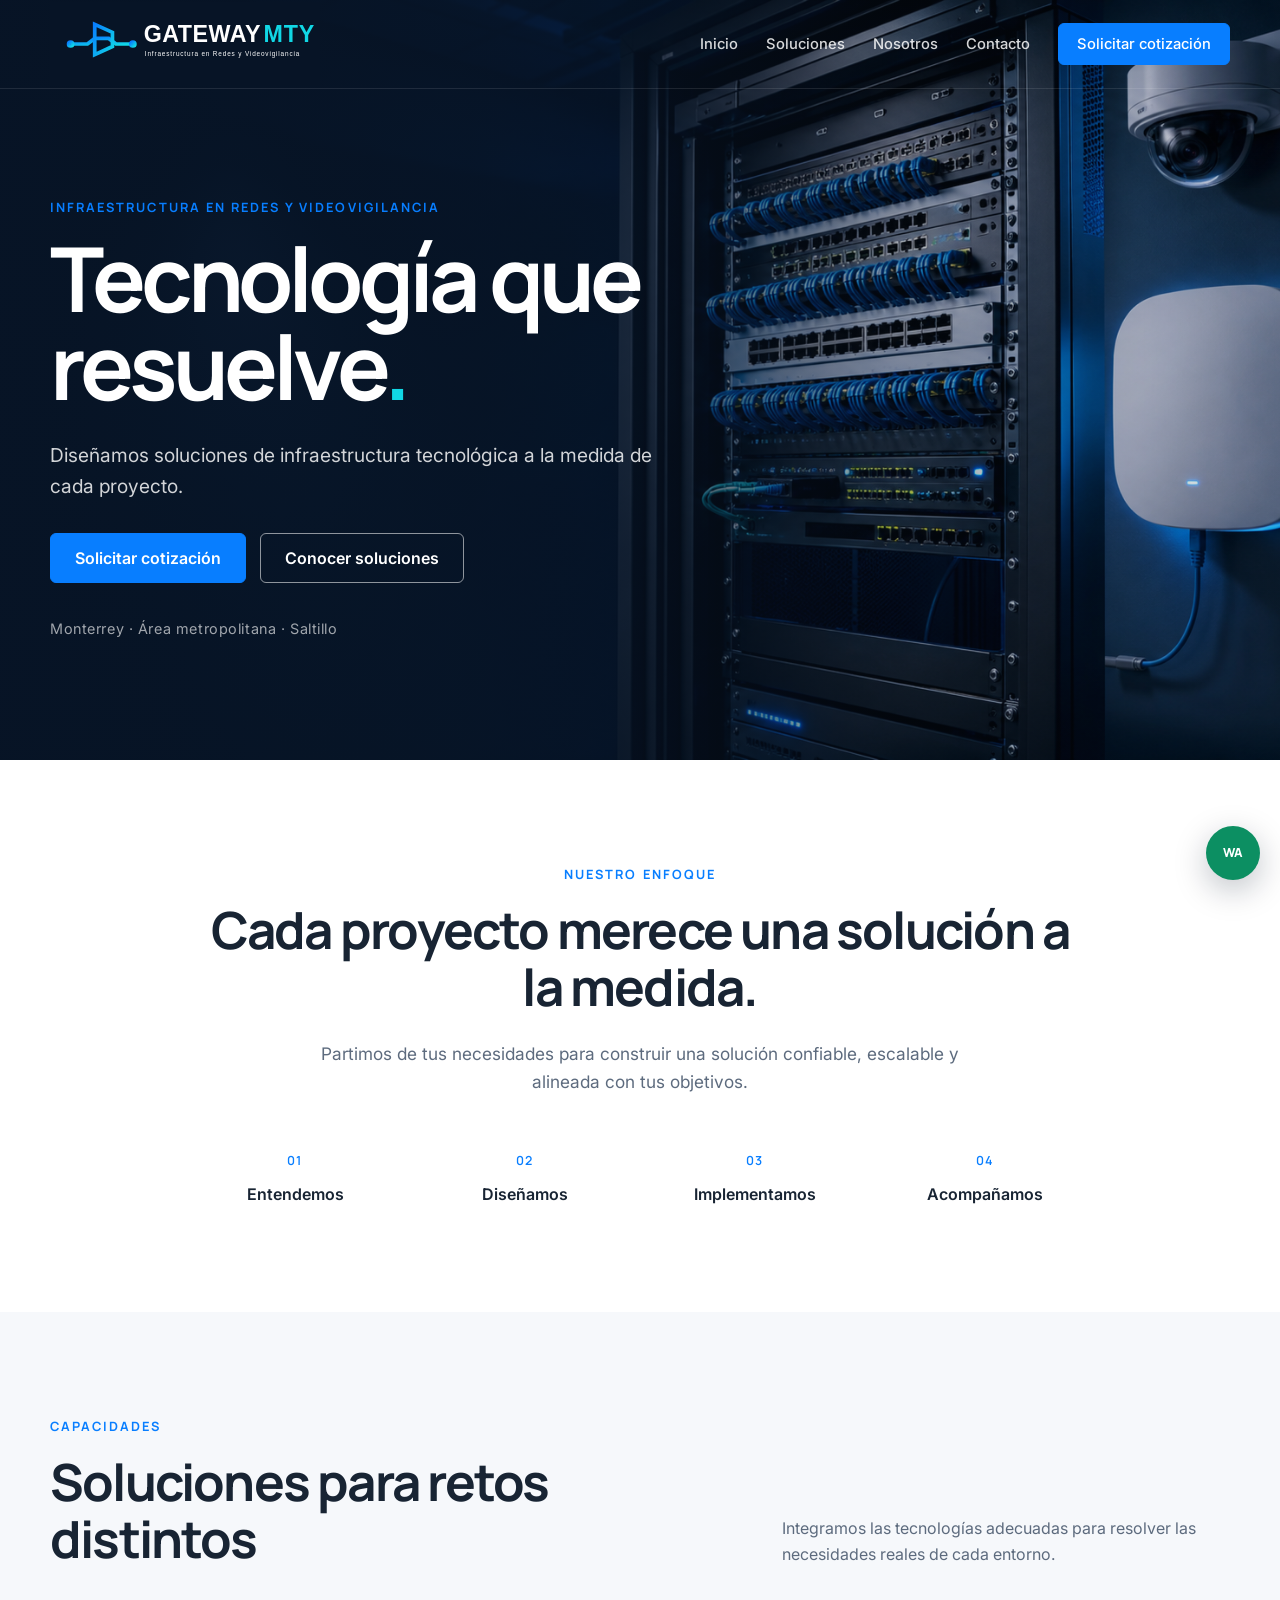
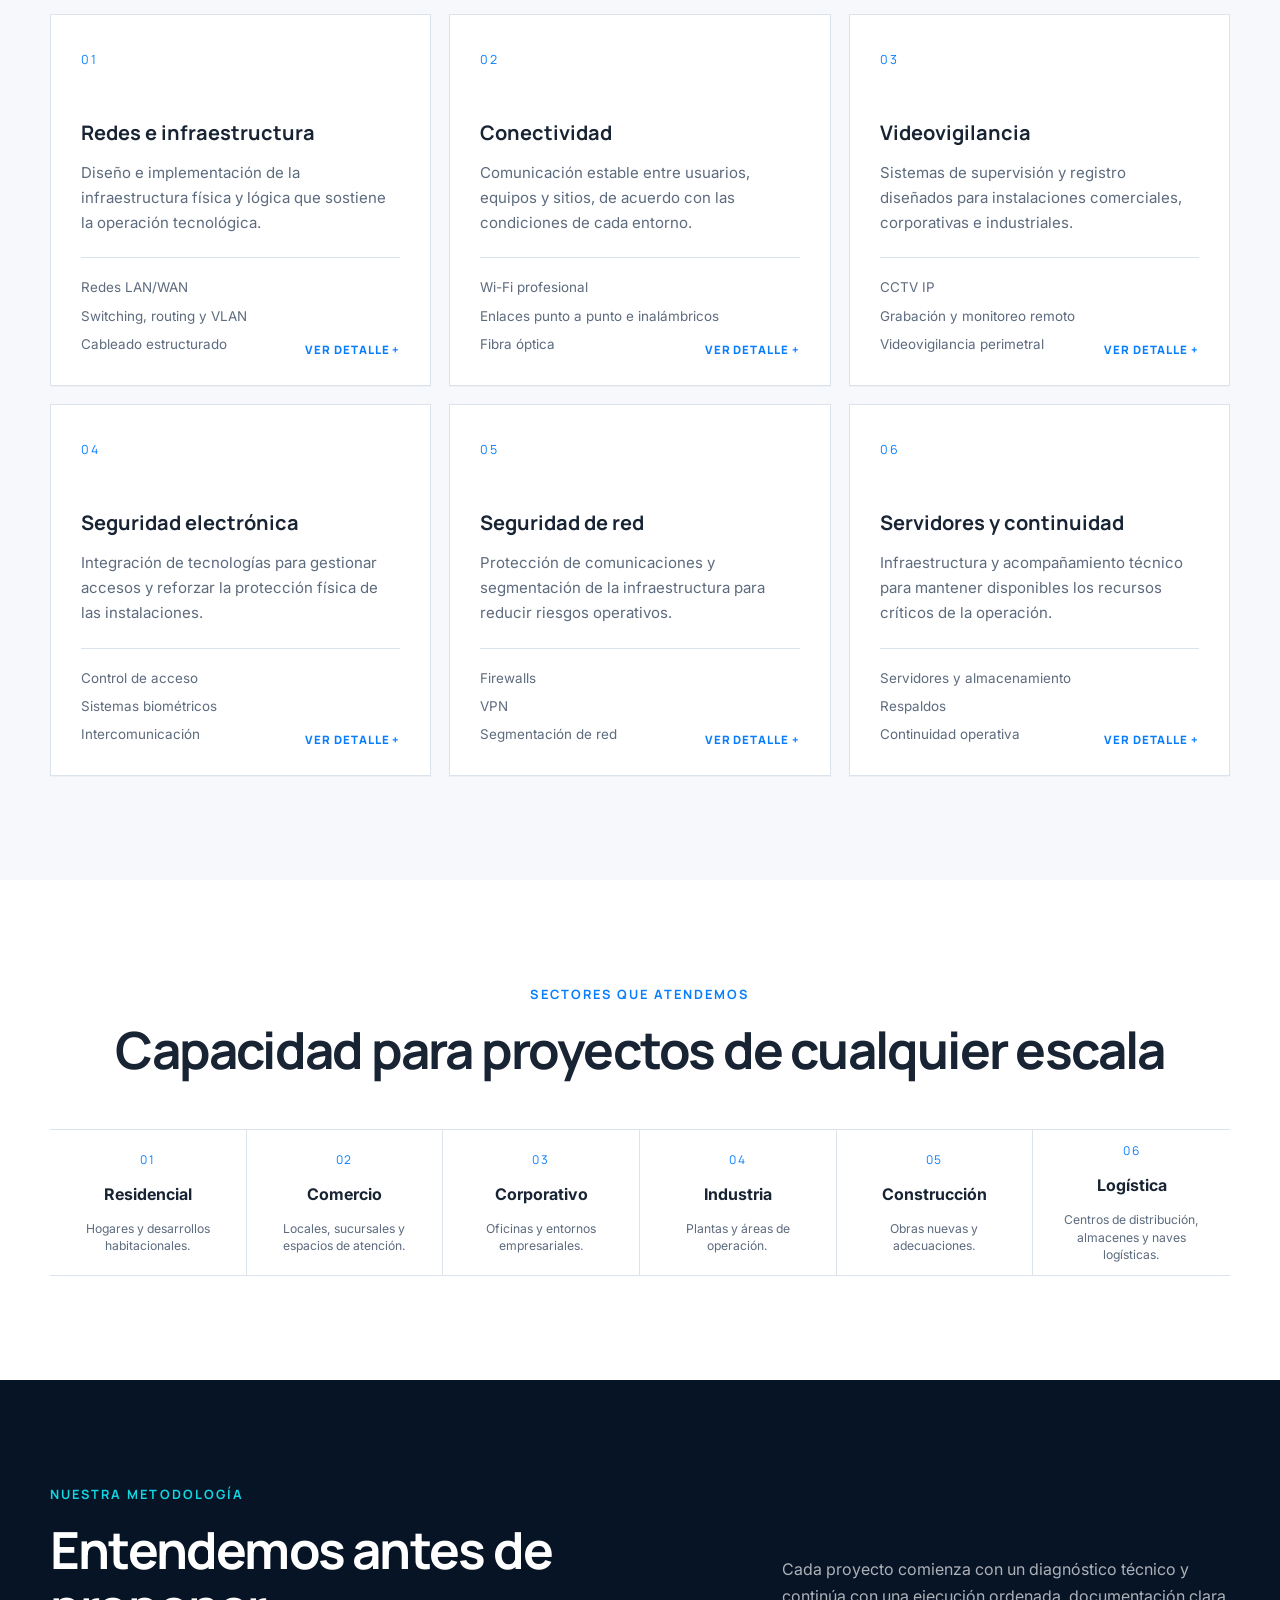
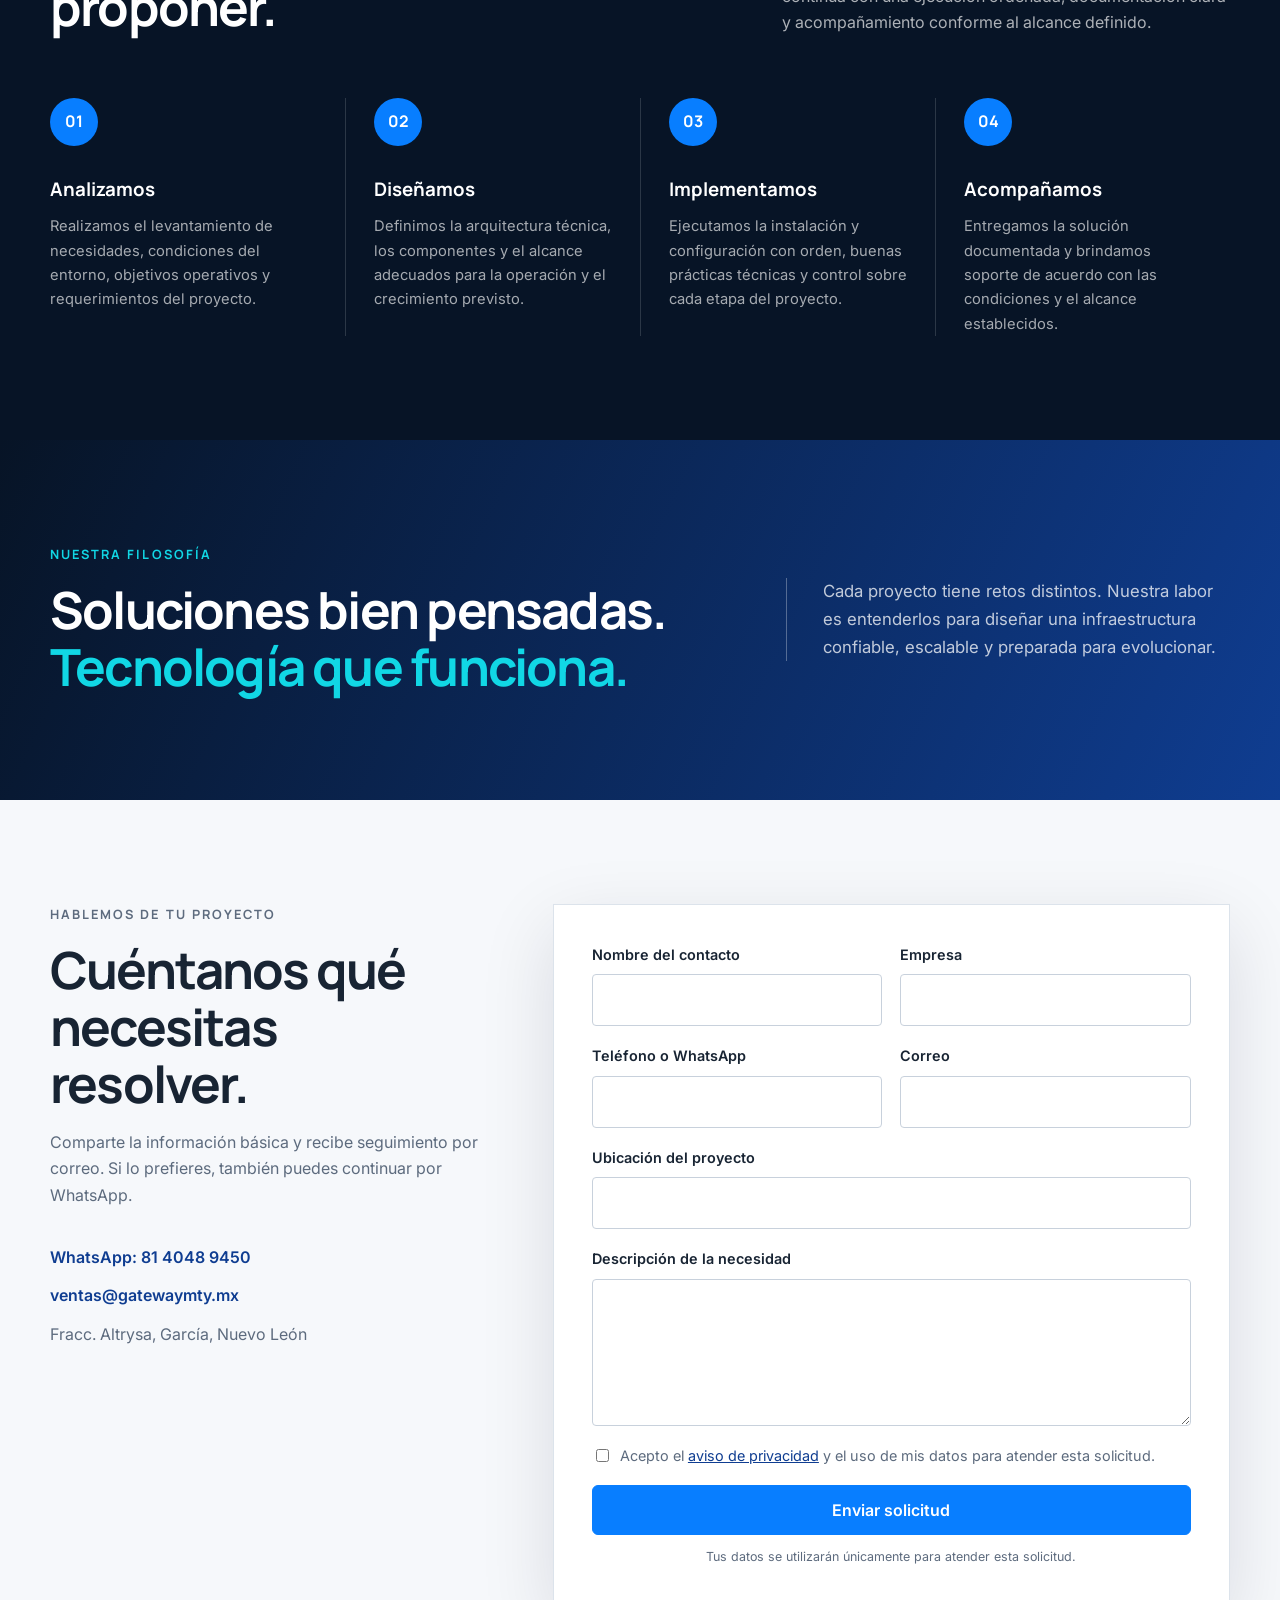
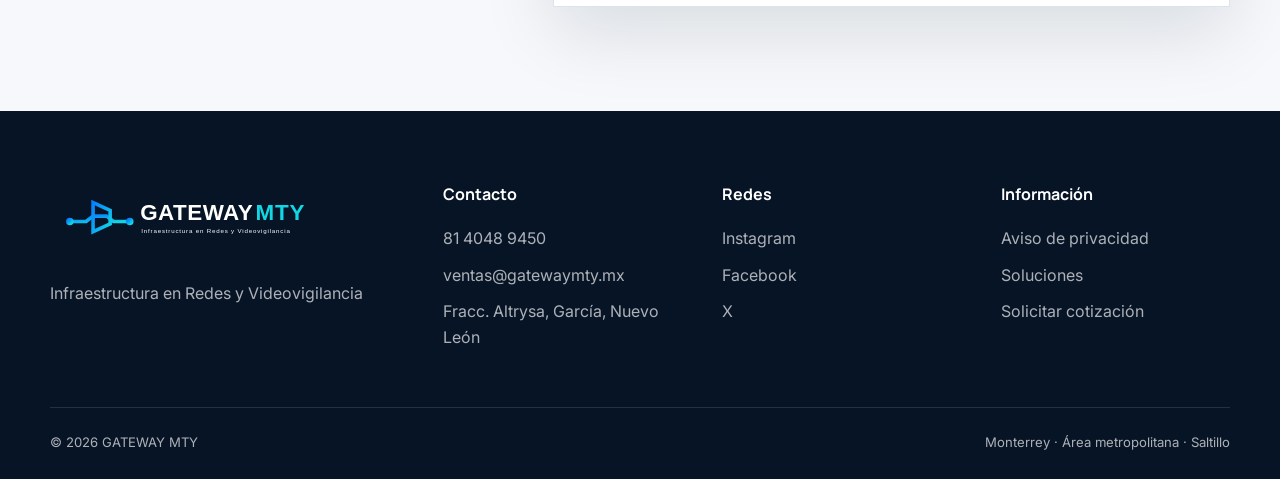
==== commit 87eb35a5: "Refine capabilities, sectors and methodology" ====
--- a/index.html
+++ b/index.html
@@ -111,51 +111,39 @@
         <div class="solutions-grid">
           <article class="solution-card" data-image="assets/services/redes.webp">
             <span class="card-number">01</span>
-            <h3>Redes</h3>
-            <p>Diseño, implementación y optimización de redes cableadas e inalámbricas.</p>
-            <ul><li>Switching y routing</li><li>VLAN y segmentación</li><li>Redes administradas</li></ul>
+            <h3>Redes e infraestructura</h3>
+            <p>Diseño e implementación de la infraestructura física y lógica que sostiene la operación tecnológica.</p>
+            <ul><li>Redes LAN/WAN</li><li>Switching, routing y VLAN</li><li>Cableado estructurado</li><li>Racks y gabinetes</li><li>Canalización</li><li>Infraestructura de red</li></ul>
           </article>
           <article class="solution-card" data-image="assets/services/conectividad.webp">
             <span class="card-number">02</span>
             <h3>Conectividad</h3>
-            <p>Cobertura estable para hogares, comercios y entornos empresariales.</p>
-            <ul><li>WiFi profesional</li><li>Enlaces inalámbricos</li><li>Optimización de cobertura</li></ul>
+            <p>Comunicación estable entre usuarios, equipos y sitios, de acuerdo con las condiciones de cada entorno.</p>
+            <ul><li>Wi-Fi profesional</li><li>Enlaces punto a punto e inalámbricos</li><li>Fibra óptica</li><li>Conectividad entre sitios</li><li>Soluciones de comunicación</li></ul>
           </article>
           <article class="solution-card" data-image="assets/services/videovigilancia.webp">
             <span class="card-number">03</span>
             <h3>Videovigilancia</h3>
-            <p>Sistemas de monitoreo adaptados al nivel de protección y operación requerido.</p>
-            <ul><li>Videovigilancia IP</li><li>Grabación y monitoreo</li><li>Acceso remoto</li></ul>
+            <p>Sistemas de supervisión y registro diseñados para instalaciones comerciales, corporativas e industriales.</p>
+            <ul><li>CCTV IP</li><li>Grabación y monitoreo remoto</li><li>Videovigilancia perimetral</li><li>Cámaras de seguridad</li><li>Monitoreo de instalaciones</li></ul>
+          </article>
+          <article class="solution-card" data-image="assets/services/control-acceso.webp">
+            <span class="card-number">04</span>
+            <h3>Seguridad electrónica</h3>
+            <p>Integración de tecnologías para gestionar accesos y reforzar la protección física de las instalaciones.</p>
+            <ul><li>Control de acceso</li><li>Sistemas biométricos</li><li>Intercomunicación</li><li>Seguridad perimetral</li><li>Integración de dispositivos de seguridad</li></ul>
           </article>
           <article class="solution-card" data-image="assets/services/seguridad.webp">
-            <span class="card-number">04</span>
-            <h3>Seguridad</h3>
-            <p>Protección perimetral y lógica para reducir riesgos en la infraestructura.</p>
-            <ul><li>Firewalls y VPN</li><li>Segmentación</li><li>Protección perimetral</li></ul>
-          </article>
-          <article class="solution-card" data-image="assets/services/infraestructura-fisica.webp">
             <span class="card-number">05</span>
-            <h3>Infraestructura física</h3>
-            <p>Una base ordenada y confiable para sostener la operación tecnológica.</p>
-            <ul><li>Cableado estructurado</li><li>Racks y gabinetes</li><li>Canalización</li></ul>
+            <h3>Seguridad de red</h3>
+            <p>Protección de comunicaciones y segmentación de la infraestructura para reducir riesgos operativos.</p>
+            <ul><li>Firewalls</li><li>VPN</li><li>Segmentación de red</li><li>Protección de infraestructura</li><li>Seguridad de comunicaciones</li></ul>
           </article>
           <article class="solution-card" data-image="assets/services/servidores-soporte.webp">
             <span class="card-number">06</span>
-            <h3>Servidores y soporte</h3>
-            <p>Infraestructura, continuidad y acompañamiento para mantener la operación.</p>
-            <ul><li>Servidores y almacenamiento</li><li>Respaldos</li><li>Soporte técnico</li></ul>
-          </article>
-          <article class="solution-card" data-image="assets/services/control-acceso.webp">
-            <span class="card-number">07</span>
-            <h3>Control de acceso</h3>
-            <p>Gestión de accesos peatonales y vehiculares de acuerdo con cada espacio.</p>
-            <ul><li>Biometría</li><li>Intercomunicación</li><li>Gestión de usuarios</li></ul>
-          </article>
-          <article class="solution-card" data-image="assets/services/fibra-optica.webp">
-            <span class="card-number">08</span>
-            <h3>Fibra óptica</h3>
-            <p>Enlaces de alto desempeño para proyectos que necesitan velocidad y alcance.</p>
-            <ul><li>Tendidos y enlaces</li><li>Terminación</li><li>Pruebas y diagnóstico</li></ul>
+            <h3>Servidores y continuidad</h3>
+            <p>Infraestructura y acompañamiento técnico para mantener disponibles los recursos críticos de la operación.</p>
+            <ul><li>Servidores y almacenamiento</li><li>Respaldos</li><li>Continuidad operativa</li><li>Soporte de infraestructura tecnológica</li></ul>
           </article>
         </div>
       </div>
@@ -166,11 +154,12 @@
         <p class="section-kicker center">Sectores que atendemos</p>
         <h2 class="center" id="sectores-title">Capacidad para proyectos de cualquier escala</h2>
         <div class="sectors-grid">
-          <div><span>01</span><strong>Residencial</strong></div>
-          <div><span>02</span><strong>Comercio</strong></div>
-          <div><span>03</span><strong>Corporativo</strong></div>
-          <div><span>04</span><strong>Industria</strong></div>
-          <div><span>05</span><strong>Construcción</strong></div>
+          <div><span>01</span><strong>Residencial</strong><small>Hogares y desarrollos habitacionales.</small></div>
+          <div><span>02</span><strong>Comercio</strong><small>Locales, sucursales y espacios de atención.</small></div>
+          <div><span>03</span><strong>Corporativo</strong><small>Oficinas y entornos empresariales.</small></div>
+          <div><span>04</span><strong>Industria</strong><small>Plantas y áreas de operación.</small></div>
+          <div><span>05</span><strong>Construcción</strong><small>Obras nuevas y adecuaciones.</small></div>
+          <div><span>06</span><strong>Logística</strong><small>Centros de distribución, almacenes y naves logísticas.</small></div>
         </div>
       </div>
     </section>
@@ -182,13 +171,13 @@
             <p class="section-kicker light">Nuestra metodología</p>
             <h2 id="metodologia-title">Entendemos antes de proponer.</h2>
           </div>
-          <p>El criterio técnico comienza con un diagnóstico claro y continúa hasta la entrega y el acompañamiento.</p>
+          <p>Cada proyecto comienza con un diagnóstico técnico y continúa con una ejecución ordenada, documentación clara y acompañamiento conforme al alcance definido.</p>
         </div>
         <ol class="methodology">
-          <li><span>01</span><div><h3>Entendemos</h3><p>Conocemos necesidades, entorno, objetivos y presupuesto.</p></div></li>
-          <li><span>02</span><div><h3>Diseñamos</h3><p>Definimos la arquitectura y el alcance adecuados para el proyecto.</p></div></li>
-          <li><span>03</span><div><h3>Implementamos</h3><p>Ejecutamos con orden, buenas prácticas y atención al detalle.</p></div></li>
-          <li><span>04</span><div><h3>Acompañamos</h3><p>Entregamos con claridad y brindamos soporte según el alcance acordado.</p></div></li>
+          <li><span>01</span><div><h3>Analizamos</h3><p>Realizamos el levantamiento de necesidades, condiciones del entorno, objetivos operativos y requerimientos del proyecto.</p></div></li>
+          <li><span>02</span><div><h3>Diseñamos</h3><p>Definimos la arquitectura técnica, los componentes y el alcance adecuados para la operación y el crecimiento previsto.</p></div></li>
+          <li><span>03</span><div><h3>Implementamos</h3><p>Ejecutamos la instalación y configuración con orden, buenas prácticas técnicas y control sobre cada etapa del proyecto.</p></div></li>
+          <li><span>04</span><div><h3>Acompañamos</h3><p>Entregamos la solución documentada y brindamos soporte de acuerdo con las condiciones y el alcance establecidos.</p></div></li>
         </ol>
       </div>
     </section>
--- a/styles.css
+++ b/styles.css
@@ -157,7 +157,7 @@
 .solutions-section { background: var(--paper); }
 .section-heading { display: grid; grid-template-columns: 1.2fr .8fr; gap: 60px; align-items: end; margin-bottom: 46px; }
 .section-heading > p { margin: 0; color: var(--muted); }
-.solutions-grid { display: grid; grid-template-columns: repeat(4, 1fr); gap: 18px; }
+.solutions-grid { display: grid; grid-template-columns: repeat(3, 1fr); gap: 18px; }
 .solution-card {
   position: relative;
   min-height: 355px;
@@ -165,10 +165,10 @@
   background: var(--white);
   border: 1px solid var(--line);
   box-shadow: 0 1px 0 rgba(7,20,38,.03);
-  transition: transform .25s ease, border-color .25s ease, box-shadow .25s ease;
+  transition: transform .25s ease, border-color .25s ease, box-shadow .25s ease;
   cursor: pointer;
 }
-.solution-card:hover { transform: translateY(-5px); border-color: rgba(8,126,255,.42); box-shadow: var(--shadow); }
+.solution-card:hover { transform: translateY(-5px); border-color: rgba(8,126,255,.42); box-shadow: var(--shadow); }
 .solution-card:focus-visible { outline: 3px solid var(--electric); outline-offset: 4px; }
 .solution-card::after {
   content: "Ver detalle +";
@@ -187,6 +187,7 @@
 .solution-card p { margin: 0; color: var(--muted); font-size: .94rem; }
 .solution-card ul { margin: 22px 0 0; padding: 18px 0 0; border-top: 1px solid var(--line); list-style: none; font-size: .84rem; color: var(--muted); }
 .solution-card li + li { margin-top: 6px; }
+.solution-card li:nth-child(n+4) { display: none; }
 
 
 .solution-dialog {
@@ -223,12 +224,13 @@
   font-size: 1.7rem;
   line-height: 1;
   cursor: pointer;
-}
+}
 .sectors-section { background: var(--white); }
-.sectors-grid { display: grid; grid-template-columns: repeat(5, 1fr); margin-top: 50px; border-block: 1px solid var(--line); }
+.sectors-grid { display: grid; grid-template-columns: repeat(6, 1fr); margin-top: 50px; border-block: 1px solid var(--line); }
 .sectors-grid div { min-height: 145px; display: grid; place-content: center; gap: 12px; text-align: center; border-right: 1px solid var(--line); }
 .sectors-grid div:last-child { border-right: 0; }
 .sectors-grid span { color: var(--electric); font-family: var(--display); font-size: .75rem; letter-spacing: .15em; }
+.sectors-grid small { max-width: 150px; color: var(--muted); font-size: .76rem; line-height: 1.45; }
 
 .methodology-section { color: var(--white); background: var(--navy); }
 .section-kicker.light { color: var(--cyan); }
@@ -369,9 +371,9 @@
   .sectors-grid { grid-template-columns: repeat(3, 1fr); }
   .sectors-grid div { border-bottom: 1px solid var(--line); }
   .sectors-grid div:nth-child(3) { border-right: 0; }
-  .projects-placeholder { grid-template-columns: 1fr; gap: 30px; }
-  .dialog-layout { grid-template-columns: 1fr; }
-  .dialog-media img { min-height: 260px; max-height: 340px; }
+  .projects-placeholder { grid-template-columns: 1fr; gap: 30px; }
+  .dialog-layout { grid-template-columns: 1fr; }
+  .dialog-media img { min-height: 260px; max-height: 340px; }
   .dialog-copy { padding: 36px 28px 42px; }
 }
 
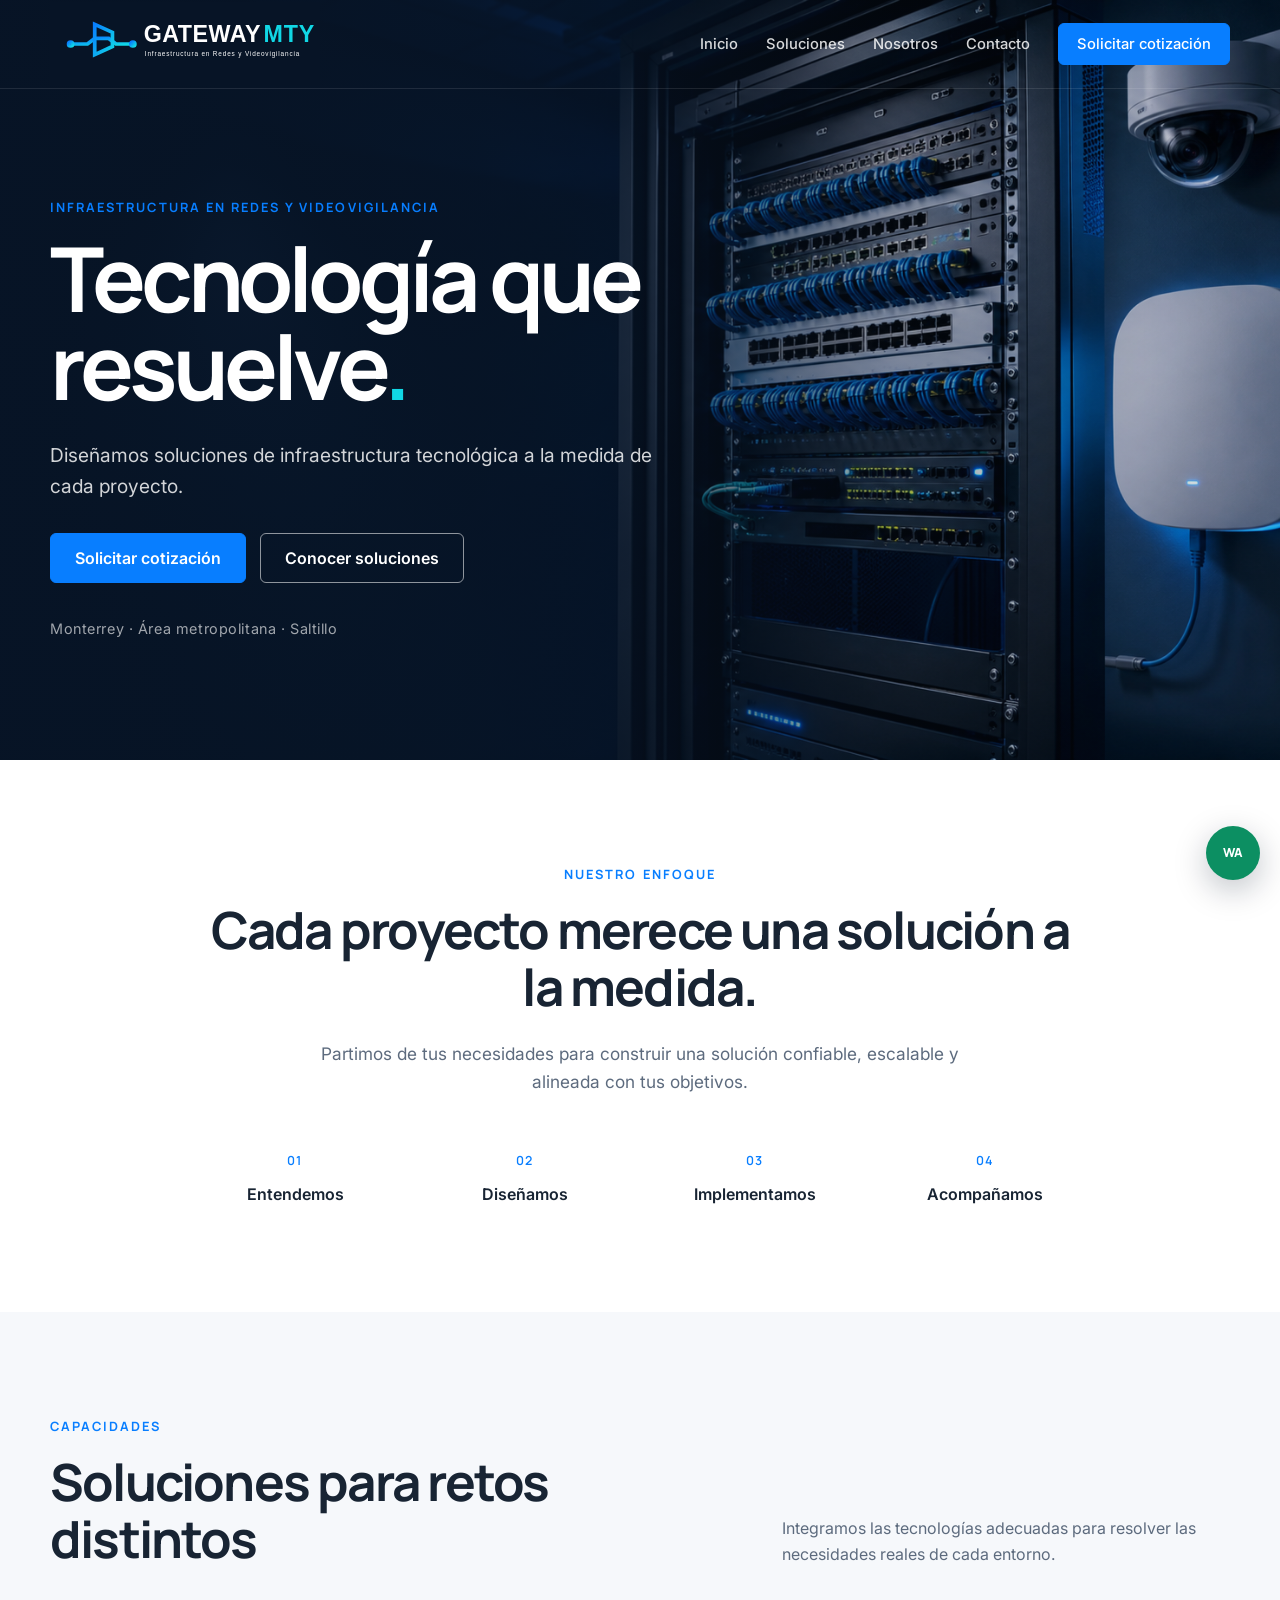
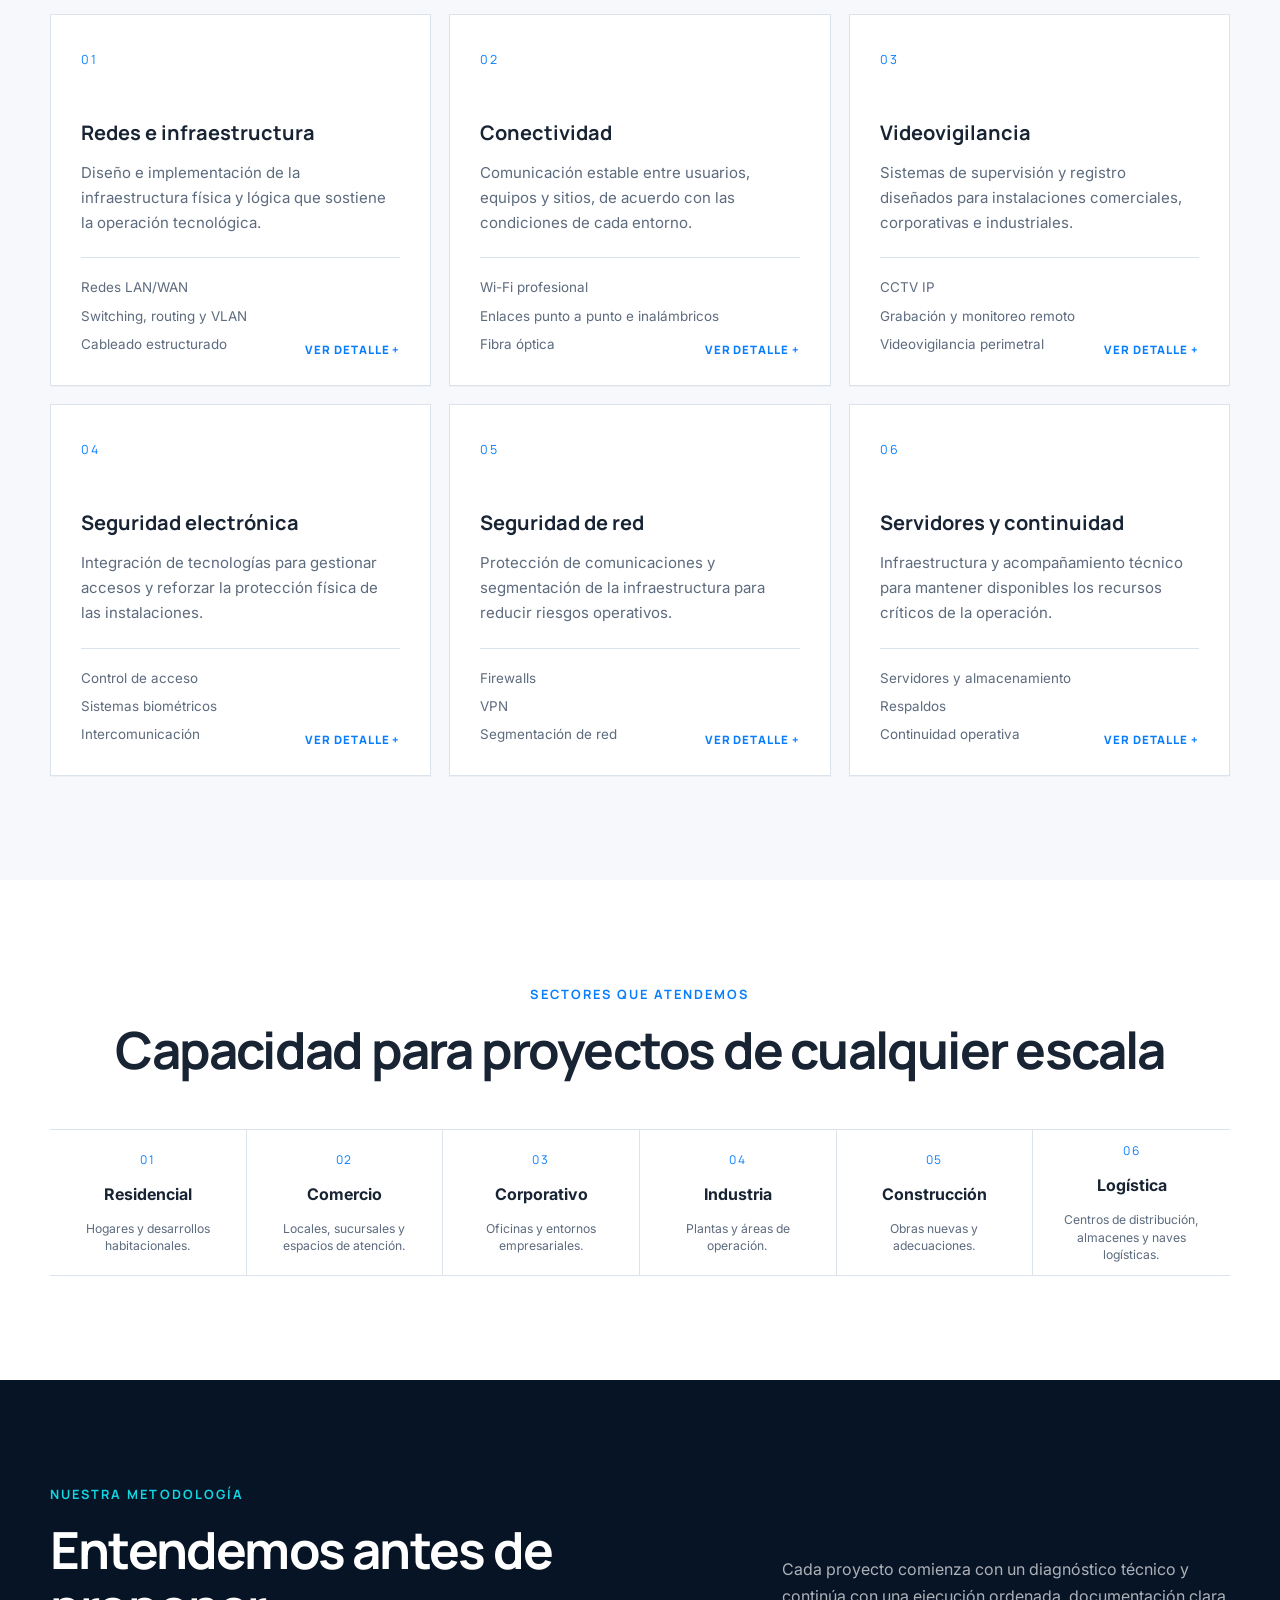
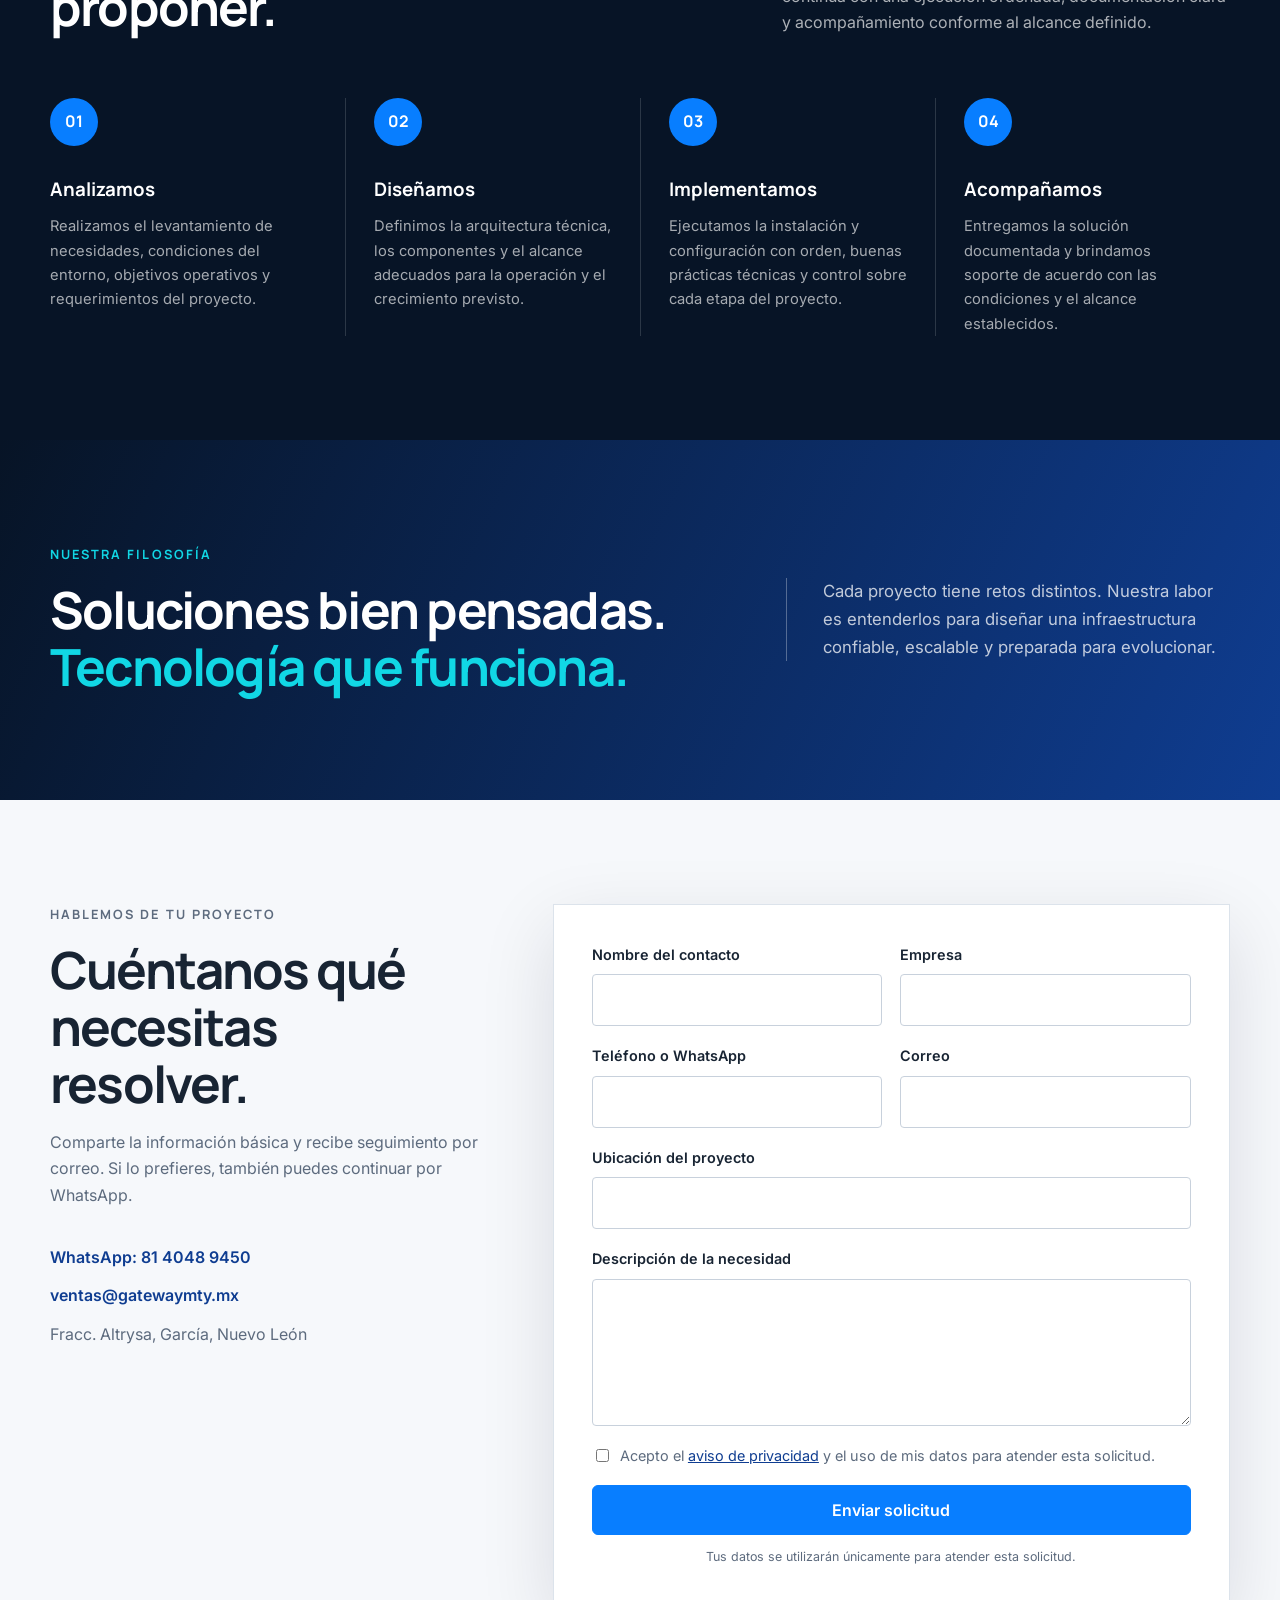
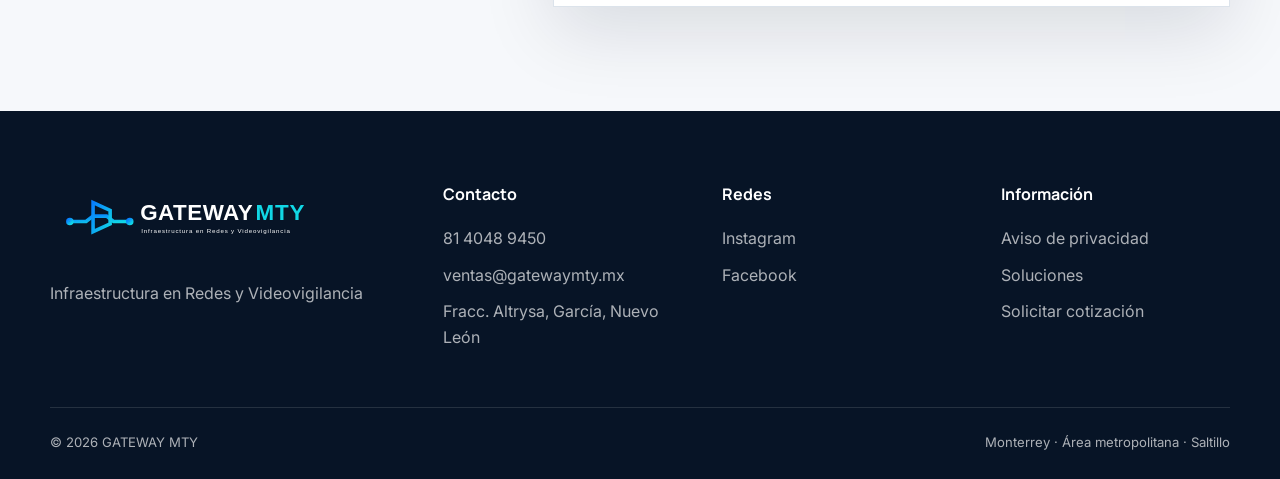
==== commit e5701d5c: "Remove X account from website" ====
--- a/index.html
+++ b/index.html
@@ -36,8 +36,7 @@
     "areaServed": ["Monterrey", "Área Metropolitana de Monterrey", "Saltillo"],
     "sameAs": [
       "https://www.instagram.com/gatewaymty.mx/",
-      "https://www.facebook.com/profile.php?id=61592035127258&locale=es_LA",
-      "https://x.com/GatewayMty"
+      "https://www.facebook.com/gatewaymty.mx"
     ]
   }
   </script>
@@ -277,8 +276,7 @@
       <div>
         <strong>Redes</strong>
         <a href="https://www.instagram.com/gatewaymty.mx/" target="_blank" rel="noopener">Instagram</a>
-        <a href="https://www.facebook.com/profile.php?id=61592035127258&amp;locale=es_LA" target="_blank" rel="noopener">Facebook</a>
-        <a href="https://x.com/GatewayMty" target="_blank" rel="noopener">X</a>
+        <a href="https://www.facebook.com/gatewaymty.mx" target="_blank" rel="noopener">Facebook</a>
       </div>
       <div>
         <strong>Información</strong>
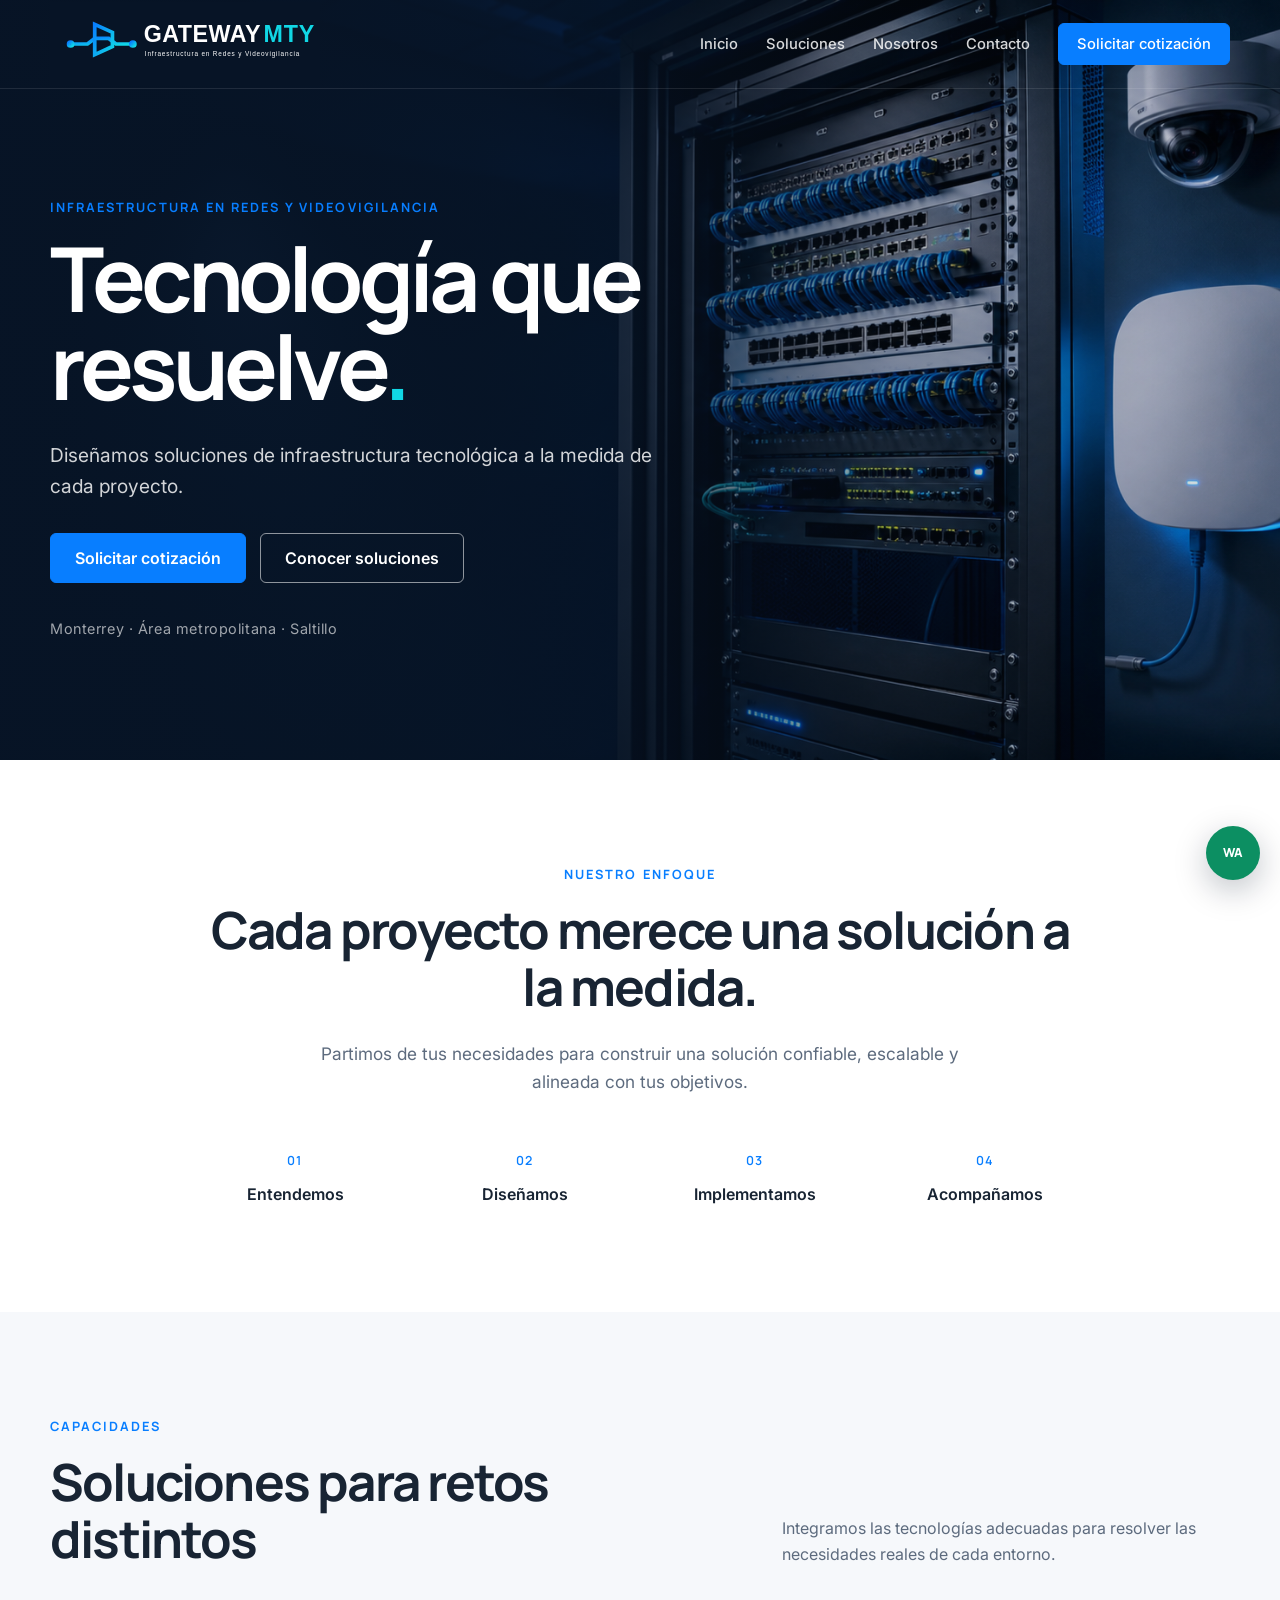
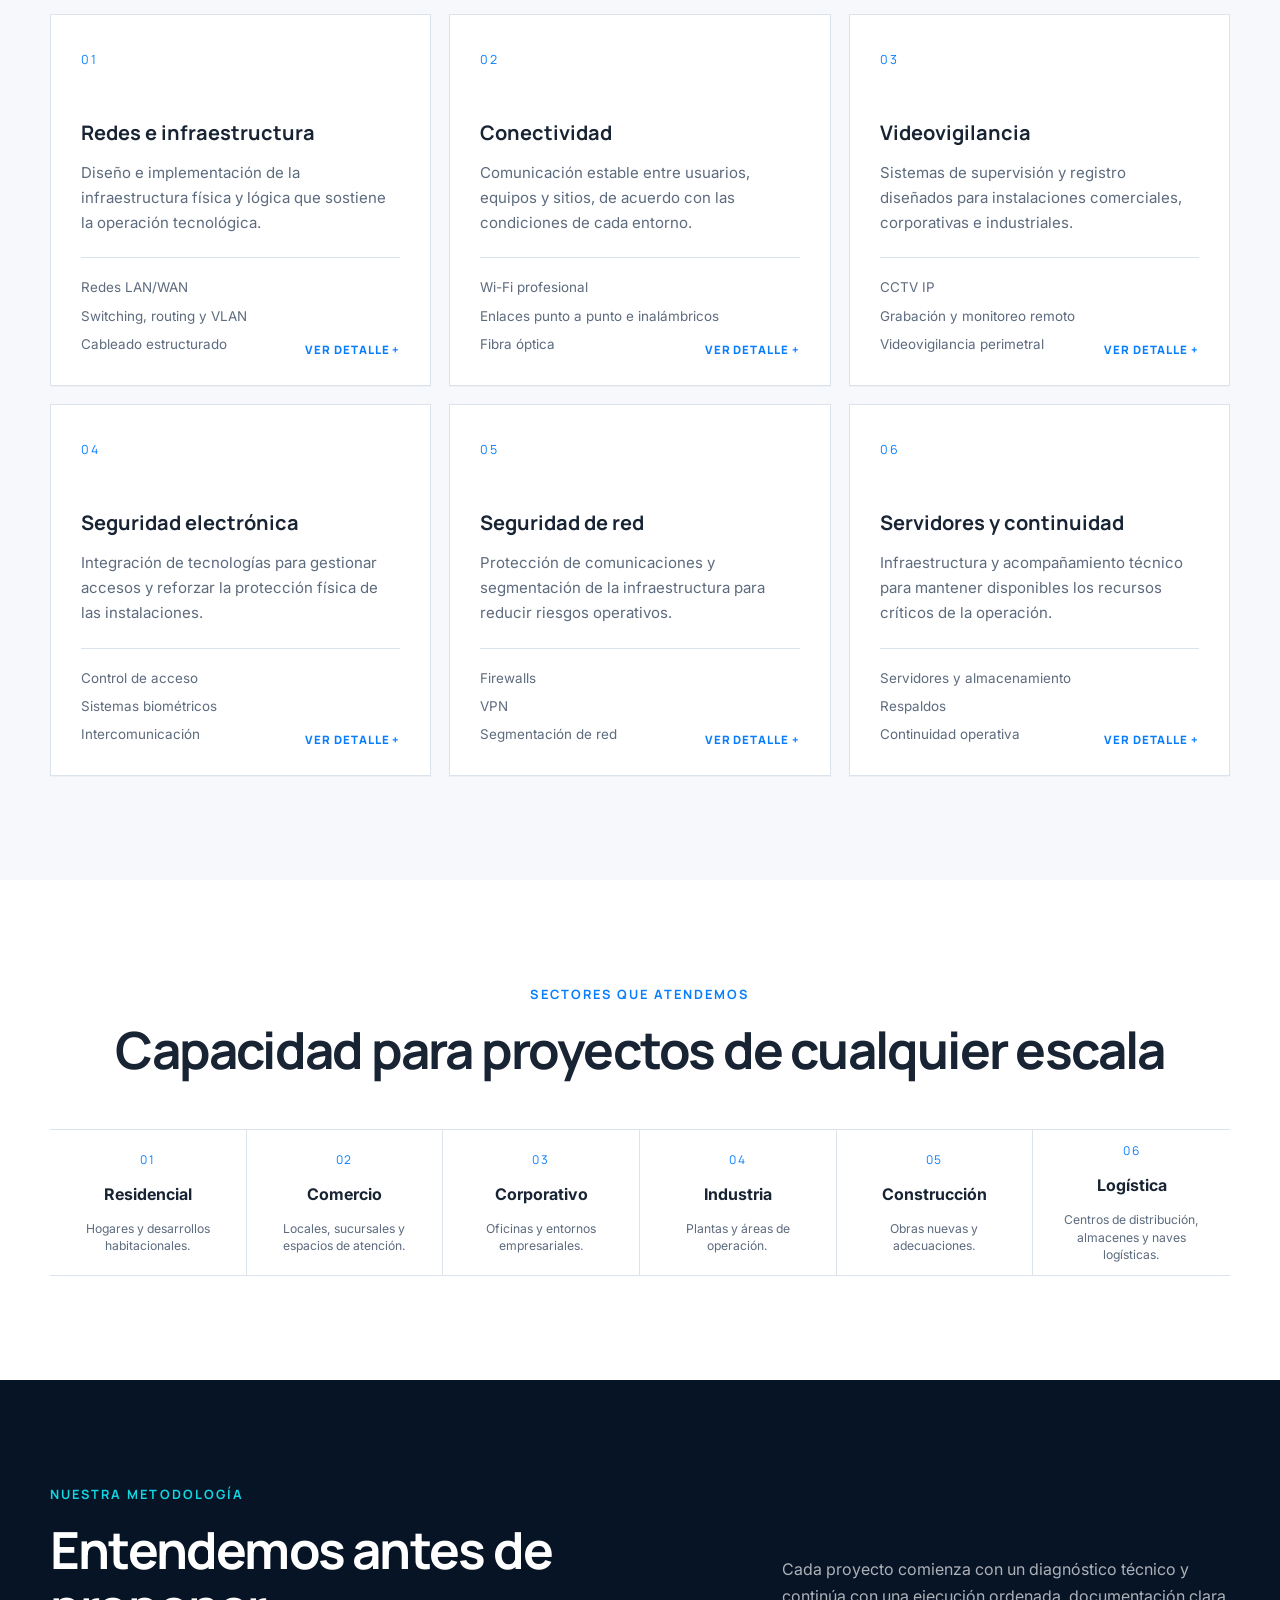
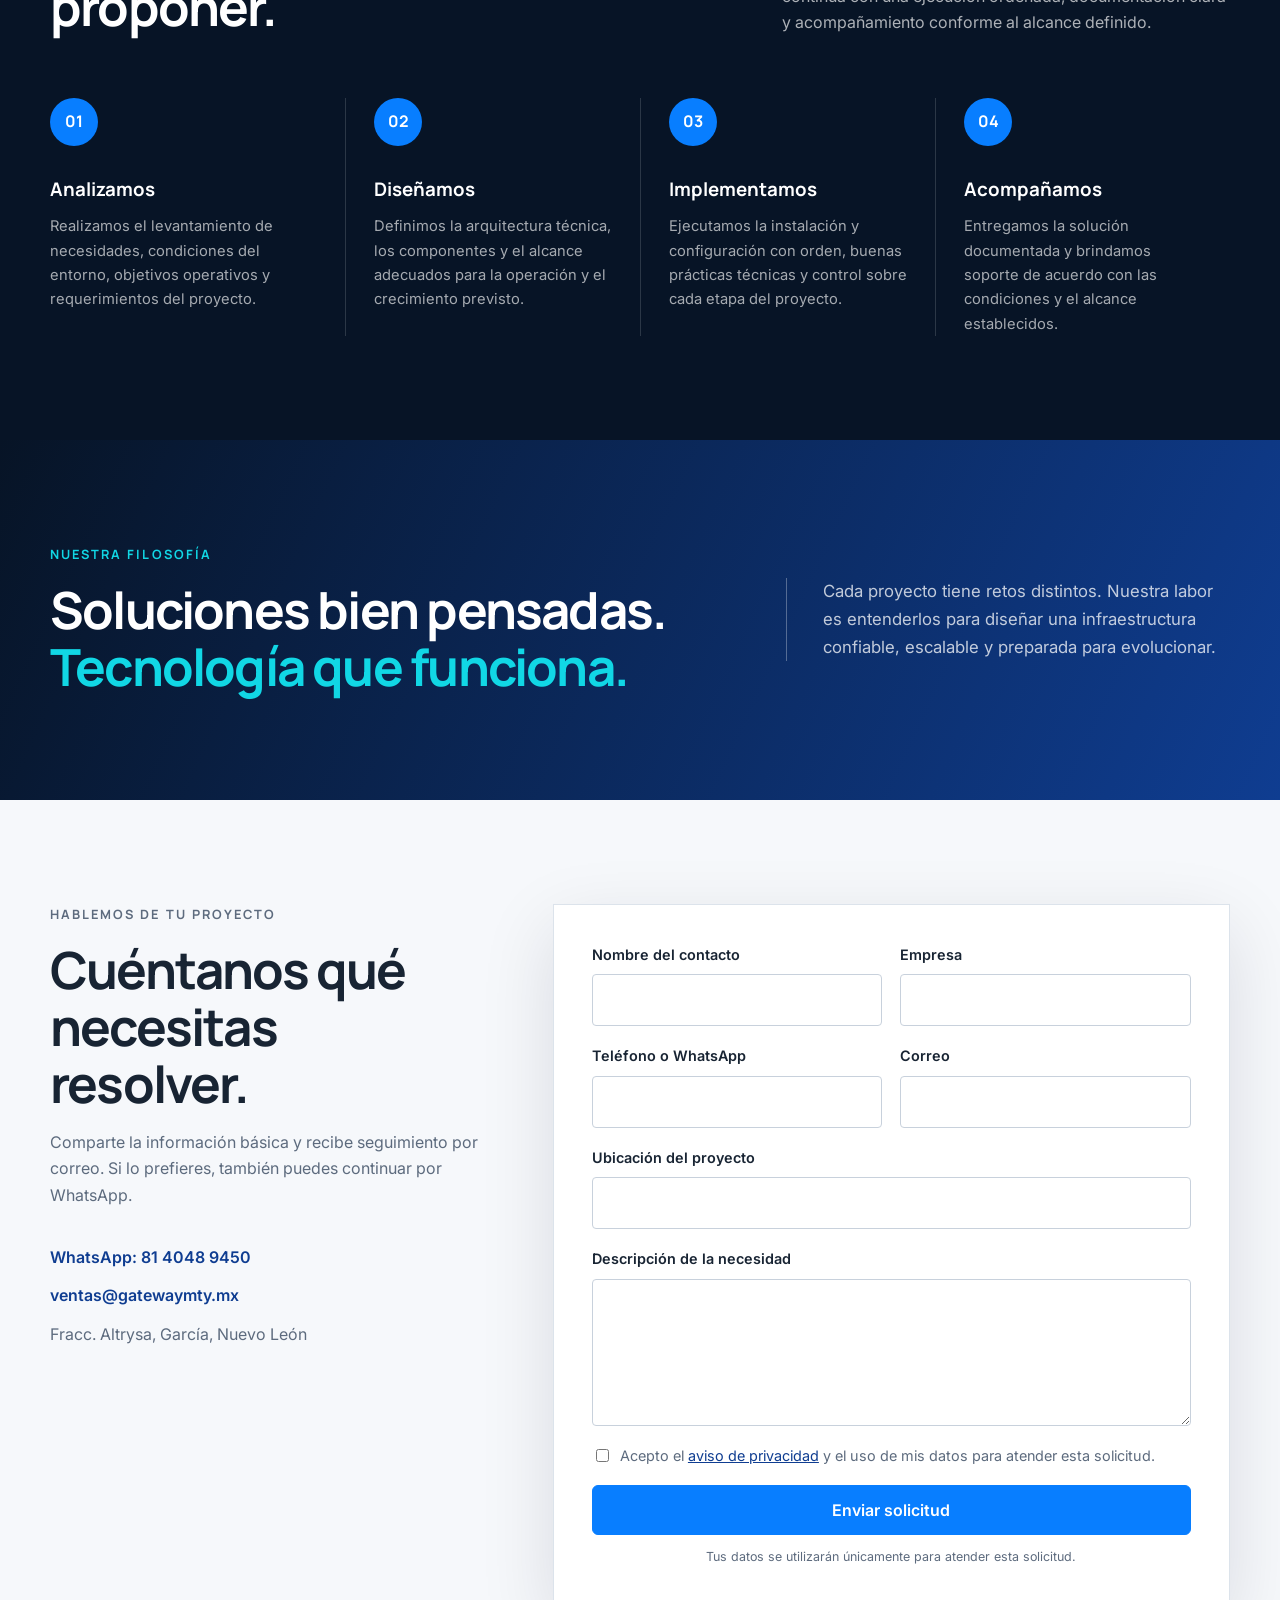
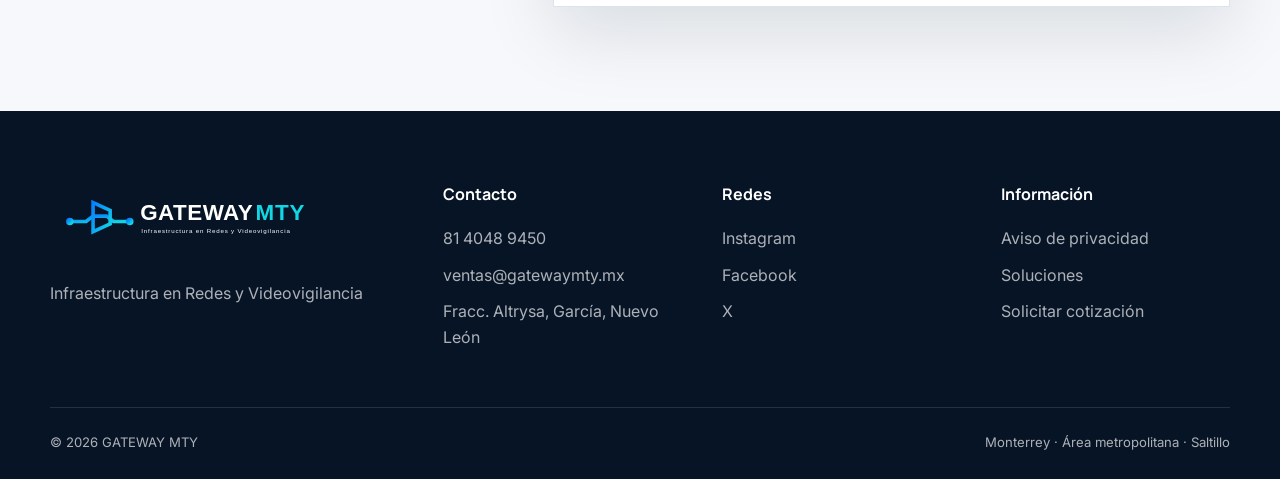
==== commit 80ae0ebb: "Restore official X profile link" ====
--- a/index.html
+++ b/index.html
@@ -36,7 +36,8 @@
     "areaServed": ["Monterrey", "Área Metropolitana de Monterrey", "Saltillo"],
     "sameAs": [
       "https://www.instagram.com/gatewaymty.mx/",
-      "https://www.facebook.com/gatewaymty.mx"
+      "https://www.facebook.com/gatewaymty.mx",
+      "https://x.com/GatewayMty"
     ]
   }
   </script>
@@ -277,6 +278,7 @@
         <strong>Redes</strong>
         <a href="https://www.instagram.com/gatewaymty.mx/" target="_blank" rel="noopener">Instagram</a>
         <a href="https://www.facebook.com/gatewaymty.mx" target="_blank" rel="noopener">Facebook</a>
+        <a href="https://x.com/GatewayMty" target="_blank" rel="noopener">X</a>
       </div>
       <div>
         <strong>Información</strong>
